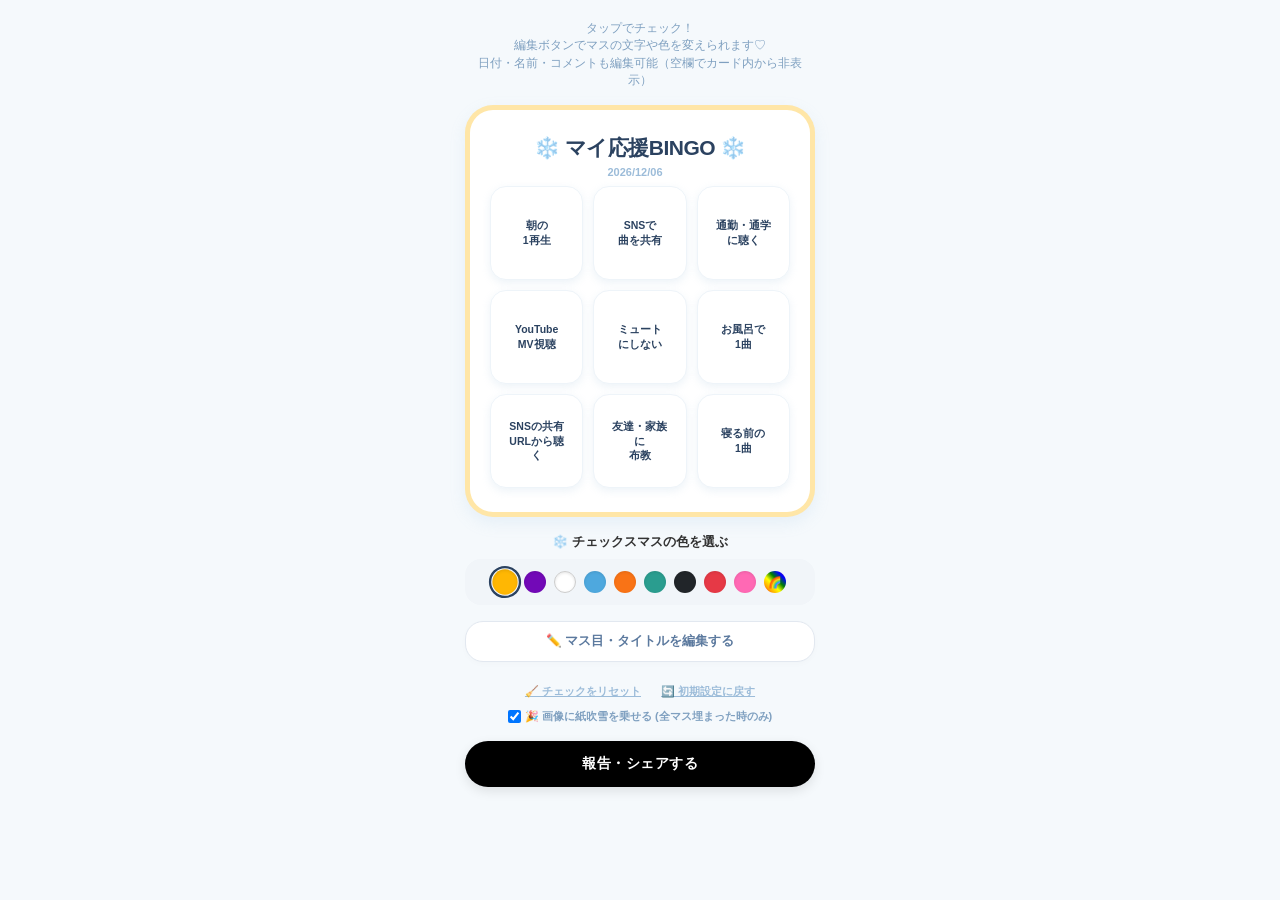
==== index.html @ 55eb2116 "Update index.html" ====
<!DOCTYPE html>
<html lang="ja">
<head>
    <meta charset="UTF-8">
    <meta name="viewport" content="width=device-width, initial-scale=1.0">
    <title>応援タスクBINGO</title>

    <script src="https://cdn.jsdelivr.net/npm/html2canvas@1.4.1/dist/html2canvas.min.js"></script>
    <script src="https://cdn.jsdelivr.net/npm/canvas-confetti@1.6.0/dist/confetti.browser.min.js"></script>

    <style>
        :root {
          --bg-color: #f5f9fc;
          --card-bg: #ffffff;
          --text-main: #2b4260;
          --sub-text: #7fa0c0;
          --border-color: rgba(255, 183, 3, 0.35);
          --check-color: #ffb703;
          --check-text: #1a2b3c;
        }

        * {
          box-sizing: border-box;
          margin: 0;
          padding: 0;
        }

        body {
          font-family: -apple-system, BlinkMacSystemFont, "Segoe UI", Roboto, sans-serif;
          background-color: var(--bg-color);
          color: #333333;
          padding: 20px 14px;
          display: flex;
          justify-content: center;
          align-items: flex-start;
          min-height: 100vh;
        }

        .container {
          width: 100%;
          max-width: 350px;
          display: flex;
          flex-direction: column;
          gap: 16px;
        }

        .top-instruction {
          font-size: 11.5px;
          color: #7fa0c0;
          text-align: center;
          line-height: 1.5;
          font-weight: 500;
          padding: 0 10px;
        }

        .card-container {
          background: var(--card-bg);
          padding: 24px 20px;
          border-radius: 28px;
          border: 5px solid var(--border-color);
          text-align: center;
          box-shadow: 0 6px 16px rgba(146, 187, 222, 0.15);
          position: relative;
          overflow: hidden;
        }

        h2 {
          font-size: 21px;
          font-weight: 800;
          color: #2b4260;
          letter-spacing: -0.5px;
          margin-bottom: 6px;
        }

        h2 input {
          width: 95%;
          font-size: 18px;
          font-weight: 800;
          text-align: center;
          border: 1px dashed #7fa0c0;
          border-radius: 6px;
          padding: 2px;
          color: #2b4260;
        }

        .card-meta {
          display: flex;
          justify-content: center;
          gap: 10px;
          font-size: 11px;
          color: #9cbcd9;
          margin-bottom: 8px;
          font-weight: 600;
        }

        .card-meta input {
          font-size: 11px;
          padding: 1px 4px;
          border: 1px dashed #cbd5e1;
          border-radius: 4px;
        }

        .card-comment {
          font-size: 11px;
          color: #607d9b;
          margin-bottom: 12px;
          font-weight: 500;
          padding: 0 8px;
          word-break: break-all;
        }

        .card-comment input {
          font-size: 11px;
          padding: 2px 4px;
          border: 1px dashed #cbd5e1;
          border-radius: 4px;
        }

        .bingo-grid {
          display: grid;
          grid-template-columns: repeat(3, 1fr);
          gap: 10px;
          margin-top: 6px;
        }

        .cell {
          background: #ffffff;
          border: 1px solid #eef4f9;
          width: 100%;
          height: 94px;
          border-radius: 16px;
          display: flex;
          align-items: center;
          justify-content: center;
          font-size: 10.5px;
          font-weight: 700;
          line-height: 1.4;
          padding: 6px;
          cursor: pointer;
          user-select: none;
          transition: all 0.2s ease;
          white-space: pre-line;
          word-break: break-all;
          color: #2b4260;
          box-shadow: 0 3px 8px rgba(165, 195, 221, 0.2);
          overflow: hidden;
        }

        .cell.checked {
          background-color: var(--check-color) !important;
          color: var(--check-text) !important;
          border: 1px solid transparent !important;
          font-weight: 800;
          box-shadow: 0 2px 6px rgba(0,0,0,0.05);
        }

        .edit-mode .cell {
          background: #ffffff;
          border: 1px dashed #94a3b8;
          box-shadow: none;
        }

        .cell textarea {
          width: 100%;
          height: 100%;
          border: none;
          resize: none;
          font-size: 10px;
          font-weight: 700;
          text-align: center;
          font-family: inherit;
          background: transparent;
          outline: none;
          color: #2b4260;
        }

        .controls {
          background: transparent;
          padding: 0;
        }

        .section-title {
          font-size: 13px;
          font-weight: 700;
          color: #333333;
          margin-bottom: 8px;
          text-align: center;
        }

        .color-picker {
          display: flex;
          justify-content: center;
          gap: 8px;
          margin-bottom: 16px;
          flex-wrap: wrap;
          background: #f1f5f9;
          padding: 12px;
          border-radius: 16px;
        }

        .color-dot {
          width: 22px;
          height: 22px;
          border-radius: 50%;
          cursor: pointer;
          transition: transform 0.1s;
          box-shadow: inset 0 1px 3px rgba(0,0,0,0.1);
        }

        .color-dot.active {
          transform: scale(1.15);
          outline: 2px solid #2b4260;
          outline-offset: 1px;
        }

        .custom-color-wrapper {
          position: relative;
          width: 22px;
          height: 22px;
          border-radius: 50%;
          overflow: hidden;
          background: linear-gradient(45deg, red, orange, yellow, green, blue, purple);
          cursor: pointer;
        }

        .custom-color-wrapper input[type="color"] {
          position: absolute;
          top: -5px;
          left: -5px;
          width: 32px;
          height: 32px;
          opacity: 0;
          cursor: pointer;
        }

        .custom-color-wrapper .rainbow-icon {
          position: absolute;
          font-size: 11px;
          top: 50%;
          left: 50%;
          transform: translate(-50%, -50%);
          pointer-events: none;
        }

        .btn {
          width: 100%;
          border-radius: 18px;
          font-size: 12.5px;
          font-weight: 700;
          cursor: pointer;
          border: none;
          transition: all 0.2s;
        }

        .btn-main {
          background: #ffffff;
          border: 1px solid #e2e8f0;
          color: #5b799e;
          padding: 11px;
          margin-bottom: 12px;
          box-shadow: 0 2px 6px rgba(0,0,0,0.02);
        }

        .btn-share {
          background: #000000;
          color: #ffffff;
          padding: 14px;
          font-size: 14px;
          font-weight: 700;
          margin-top: 14px;
          letter-spacing: 0.5px;
          border-radius: 24px;
          box-shadow: 0 4px 12px rgba(0,0,0,0.1);
        }

        .btn-sub {
          padding: 6px;
          font-size: 11px;
          background: #e2e8f0;
          color: #475569;
        }

        .template-area {
          background: #ffffff;
          padding: 12px;
          border-radius: 16px;
          margin-bottom: 12px;
          border: 1px solid #e2e8f0;
        }

        .template-presets {
          display: flex;
          gap: 6px;
          margin-bottom: 8px;
        }

        .tmpl-table {
          width: 100%;
          border-collapse: collapse;
          margin-top: 4px;
        }

        .tmpl-table td {
          padding: 3px 2px;
          vertical-align: middle;
        }

        .tmpl-table input {
          width: 100%;
          font-size: 11px;
          padding: 5px;
          border: 1px solid #cbd5e1;
          border-radius: 6px;
        }

        .btn-tmpl {
          padding: 4px 6px;
          font-size: 10.5px;
          border-radius: 6px;
        }

        .btn-tmpl.save {
          background: #f1f5f9;
          color: #334155;
        }

        .btn-tmpl.load {
          background: #22c55e;
          color: white;
          width: 100%;
        }

        .btn-tmpl.load:disabled {
          background: #cbd5e1;
          color: #94a3b8;
        }

        .btn-tmpl.delete {
          background: #ef4444;
          color: white;
        }

        .footer-links {
          display: flex;
          justify-content: center;
          gap: 20px;
          margin: 10px 0;
        }

        .link-btn {
          background: none;
          border: none;
          color: #9cbcd9;
          font-size: 11px;
          text-decoration: underline;
          cursor: pointer;
          font-weight: 600;
        }

        .toggle-container {
          text-align: center;
          margin-top: 6px;
        }

        .toggle-label {
          font-size: 11px;
          color: #7fa0c0;
          cursor: pointer;
          font-weight: 600;
          display: inline-flex;
          align-items: center;
          gap: 4px;
        }

        .modal {
          display: none;
          position: fixed;
          top: 0;
          left: 0;
          width: 100%;
          height: 100%;
          background: rgba(0,0,0,0.6);
          z-index: 1000;
          align-items: center;
          justify-content: center;
          padding: 16px;
        }

        .modal-content {
          background: white;
          padding: 16px;
          border-radius: 20px;
          width: 100%;
          max-width: 330px;
          text-align: center;
        }

        .modal-content h3 {
          font-size: 13px;
          margin-bottom: 8px;
          color: #1f2937;
        }

        .modal-image-wrapper {
          background: #f1f5f9;
          border-radius: 12px;
          padding: 4px;
          width: 100%;
        }

        .modal-image-wrapper img {
          width: 100%;
          max-height: 60vh;
          object-fit: contain;
          border-radius: 10px;
          display: block;
        }

        .modal-buttons {
          display: flex;
          flex-direction: column;
          gap: 6px;
          margin-top: 10px;
        }

        .btn-modal-x {
          background: #0f1419;
          color: white;
          font-size: 12px;
          padding: 9px;
          border-radius: 12px;
        }

        .btn-modal-threads {
          background: #000000;
          color: white;
          font-size: 12px;
          padding: 9px;
          border-radius: 12px;
        }

        .btn-modal-close {
          background: #e2e8f0;
          color: #475569;
          font-size: 12px;
          padding: 7px;
          border-radius: 12px;
        }

        .fake-confetti {
          position: absolute;
          width: 7px;
          height: 7px;
          z-index: 10;
          opacity: 0.85;
          border-radius: 1px;
        }

        .fake-confetti.circle {
          border-radius: 50%;
        }
    </style>
</head>

<body>

<div class="container">
    <div class="top-instruction">
        タップでチェック！<br>
        編集ボタンでマスの文字や色を変えられます♡<br>
        日付・名前・コメントも編集可能（空欄でカード内から非表示）
    </div>

    <div id="bingoCard" class="card-container">
        <h2 id="bingoTitle">❄️ マイ応援BINGO ❄️</h2>

        <div class="card-meta">
            <span id="metaDate"></span>
            <span id="metaName"></span>
        </div>

        <div id="metaComment" class="card-comment"></div>

        <div id="grid" class="bingo-grid"></div>
    </div>

    <div class="controls">
        <p class="section-title">❄️ チェックスマスの色を選ぶ</p>

        <div class="color-picker">
            <div class="color-dot active" data-color="#ffb703" onclick="changeTheme('#ffb703','💪💛')" style="background:#ffb703;"></div>
            <div class="color-dot" data-color="#7209b7" onclick="changeTheme('#7209b7','💜')" style="background:#7209b7;"></div>
            <div class="color-dot" data-color="#ffffff" onclick="changeTheme('#ffffff','🤍')" style="background:#ffffff; border:1px solid #ccc;"></div>
            <div class="color-dot" data-color="#4ea8de" onclick="changeTheme('#4ea8de','💙')" style="background:#4ea8de;"></div>
            <div class="color-dot" data-color="#f97316" onclick="changeTheme('#f97316','🧡')" style="background:#f97316;"></div>
            <div class="color-dot" data-color="#2a9d8f" onclick="changeTheme('#2a9d8f','💚')" style="background:#2a9d8f;"></div>
            <div class="color-dot" data-color="#212529" onclick="changeTheme('#212529','🖤')" style="background:#212529;"></div>
            <div class="color-dot" data-color="#e63946" onclick="changeTheme('#e63946','❤️')" style="background:#e63946;"></div>
            <div class="color-dot" data-color="#ff69b4" onclick="changeTheme('#ff69b4','💗')" style="background:#ff69b4;"></div>

            <div id="customColorWrapper" class="custom-color-wrapper">
                <input type="color" id="customColorPicker" oninput="customTheme(this.value)">
                <span class="rainbow-icon">🌈</span>
            </div>
        </div>

        <button id="editBtn" class="btn btn-main" onclick="toggleEditMode()">
            ✏️ マス目・タイトルを編集する
        </button>

        <div id="templateArea" class="template-area" style="display: none;">
            <p class="section-title">📋 テンプレートから文字を一括セット</p>

            <div class="template-presets">
                <button type="button" class="btn btn-sub" onclick="loadPreset('default')">
                    通常期のタスク
                </button>

                <button type="button" class="btn btn-sub" onclick="loadPreset('release')">
                    リリース期のタスク
                </button>
            </div>

            <p class="section-title" style="margin-top:15px;">
                💾 マイテンプレート（5枠まで保存可能）
            </p>

            <table class="tmpl-table">
                <tr>
                    <td><input type="text" id="tmplName1" placeholder="カード1の名前" onchange="saveSlotName(1)" maxlength="8"></td>
                    <td><button type="button" class="btn btn-tmpl save" onclick="saveMyTemplate(1)">保存</button></td>
                    <td><button type="button" id="loadBtn1" class="btn btn-tmpl load" onclick="loadMyTemplate(1)">呼出</button></td>
                    <td><button type="button" class="btn btn-tmpl delete" onclick="deleteMyTemplate(1)">削除</button></td>
                </tr>

                <tr>
                    <td><input type="text" id="tmplName2" placeholder="カード2の名前" onchange="saveSlotName(2)" maxlength="8"></td>
                    <td><button type="button" class="btn btn-tmpl save" onclick="saveMyTemplate(2)">保存</button></td>
                    <td><button type="button" id="loadBtn2" class="btn btn-tmpl load" onclick="loadMyTemplate(2)">呼出</button></td>
                    <td><button type="button" class="btn btn-tmpl delete" onclick="deleteMyTemplate(2)">削除</button></td>
                </tr>

                <tr>
                    <td><input type="text" id="tmplName3" placeholder="カード3の名前" onchange="saveSlotName(3)" maxlength="8"></td>
                    <td><button type="button" class="btn btn-tmpl save" onclick="saveMyTemplate(3)">保存</button></td>
                    <td><button type="button" id="loadBtn3" class="btn btn-tmpl load" onclick="loadMyTemplate(3)">呼出</button></td>
                    <td><button type="button" class="btn btn-tmpl delete" onclick="deleteMyTemplate(3)">削除</button></td>
                </tr>

                <tr>
                    <td><input type="text" id="tmplName4" placeholder="カード4の名前" onchange="saveSlotName(4)" maxlength="8"></td>
                    <td><button type="button" class="btn btn-tmpl save" onclick="saveMyTemplate(4)">保存</button></td>
                    <td><button type="button" id="loadBtn4" class="btn btn-tmpl load" onclick="loadMyTemplate(4)">呼出</button></td>
                    <td><button type="button" class="btn btn-tmpl delete" onclick="deleteMyTemplate(4)">削除</button></td>
                </tr>

                <tr>
                    <td><input type="text" id="tmplName5" placeholder="カード5の名前" onchange="saveSlotName(5)" maxlength="8"></td>
                    <td><button type="button" class="btn btn-tmpl save" onclick="saveMyTemplate(5)">保存</button></td>
                    <td><button type="button" id="loadBtn5" class="btn btn-tmpl load" onclick="loadMyTemplate(5)">呼出</button></td>
                    <td><button type="button" class="btn btn-tmpl delete" onclick="deleteMyTemplate(5)">削除</button></td>
                </tr>
            </table>
        </div>

        <div class="footer-links">
            <button class="link-btn" onclick="clearAllChecks()">
                🧹 チェックをリセット
            </button>

            <button class="link-btn" onclick="resetToDefault()">
                🔄 初期設定に戻す
            </button>
        </div>

        <div class="toggle-container">
            <label class="toggle-label">
                <input type="checkbox" id="includeConfettiCheck" checked onchange="saveToggleState()">
                🎉 画像に紙吹雪を乗せる (全マス埋まった時のみ)
            </label>
        </div>

        <button id="shareBtn" class="btn btn-share" onclick="shareOnX()">
            報告・シェアする
        </button>
    </div>
</div>

<div id="shareModal" class="modal" onclick="closeModal()">
    <div class="modal-content" onclick="event.stopPropagation()">
        <h3>長押し or 右クリックで画像を保存してね！</h3>

        <div class="modal-image-wrapper">
            <img id="modalImage" src="" alt="BINGOカード画像">
        </div>

        <p style="font-size: 11px; color: #ef4444; margin-top: 6px; text-align: center; font-weight: bold; padding: 0 4px;">
            ⚠️画像は自動添付されません。保存した画像を自分で添付して投稿してください。
        </p>

        <div class="modal-buttons">
            <button id="modalShareBtn" class="btn btn-modal-x">
                𝕏 にポストする
            </button>

            <button id="modalShareThreadsBtn" class="btn btn-modal-threads">
                Threadsに投稿
            </button>

            <button class="btn btn-modal-close" onclick="closeModal()">
                閉じる
            </button>
        </div>
    </div>
</div>
  <script>
let isEditMode = false;
let currentColor = '#ffb703';
let currentEmoji = '💪💛';
let dateRefreshTimer = null;

const templates = {
    default: [
        "朝の\n1再生",
        "SNSで\n曲を共有",
        "通勤・通学\nに聴く",
        "YouTube\nMV視聴",
        "ミュート\nにしない",
        "お風呂で\n1曲",
        "SNSの共有\nURLから聴\nく",
        "友達・家族\nに\n布教",
        "寝る前の\n1曲"
    ],

    release: [
        "Shazamで\n検索＆共有\n3回",
        "各種配信\nサイトで\nDL購入！",
        "TikTok\n公式音源動画\n投稿\norいいね5回",
        "新曲入り\nリストを\nストリーミング\n再生",
        "今日も楽しく\n応援した！",
        "身近な人や\nSNSで\n本日も1布教",
        "SNSで曲を\n共有＆\n共有された\nURLから聴く",
        "他動画も\n挟みながら\nMV再生3回",
        "全マス\n埋めた！"
    ]
};

const snowmanColors = [
    '#ffb703',
    '#7209b7',
    '#ffffff',
    '#4ea8de',
    '#f97316',
    '#2a9d8f',
    '#212529',
    '#e63946',
    '#ff69b4'
];

function getContrastColor(hexColor) {
    const r = parseInt(hexColor.substr(1, 2), 16);
    const g = parseInt(hexColor.substr(3, 2), 16);
    const b = parseInt(hexColor.substr(5, 2), 16);

    const yiq = ((r * 299) + (g * 587) + (b * 114)) / 1000;

    return yiq >= 140 ? '#1a2b3c' : '#ffffff';
}

function applyTheme(color, emoji) {
    currentColor = color;
    currentEmoji = emoji;

    const textColor = getContrastColor(color);

    const r = parseInt(color.substr(1, 2), 16);
    const g = parseInt(color.substr(3, 2), 16);
    const b = parseInt(color.substr(5, 2), 16);

    document.documentElement.style.setProperty(
        '--border-color',
        `rgba(${r}, ${g}, ${b}, 0.35)`
    );

    document.documentElement.style.setProperty('--check-color', color);
    document.documentElement.style.setProperty('--check-text', textColor);

    document.querySelectorAll('.color-dot').forEach(dot => {
        dot.classList.toggle(
            'active',
            dot.getAttribute('data-color') === color
        );
    });

    document
        .getElementById('customColorWrapper')
        .classList.toggle('active', !snowmanColors.includes(color));
}

function changeTheme(color, emoji) {
    applyTheme(color, emoji);

    localStorage.setItem('bingo_theme_color', color);
    localStorage.setItem('bingo_theme_emoji', emoji);
}

function customTheme(color) {
    applyTheme(color, '✨');

    localStorage.setItem('bingo_theme_color', color);
    localStorage.setItem('bingo_theme_emoji', '✨');
}

function checkAllComplete() {
    let checkedCount = 0;

    for (let i = 0; i < 9; i++) {
        if (localStorage.getItem('bingo_checked_' + i) === 'true') {
            checkedCount++;
        }
    }

    if (checkedCount === 9) {
        try {
            const f = window.confetti || confetti;

            if (typeof f === 'function') {
                f({
                    particleCount: 150,
                    spread: 80,
                    origin: { y: 0.6 },
                    colors: snowmanColors
                });
            }
        } catch (error) {
            console.error(error);
        }
    }
}

function saveToggleState() {
    localStorage.setItem(
        'bingo_include_confetti',
        document.getElementById('includeConfettiCheck').checked
    );
}

function saveSlotName(slot) {
    localStorage.setItem(
        `bingo_my_tmpl_name_${slot}`,
        document.getElementById(`tmplName${slot}`).value.trim()
    );
}

function updateCustomTmplButtons() {
    for (let i = 1; i <= 5; i++) {
        const btn = document.getElementById(`loadBtn${i}`);
        const input = document.getElementById(`tmplName${i}`);

        if (!btn || !input) {
            continue;
        }

        const name =
            localStorage.getItem(`bingo_my_tmpl_name_${i}`) || '';

        const template =
            localStorage.getItem(`bingo_my_tmpl_${i}`);

        input.value = name;

        btn.innerText = template
            ? `呼出 (${name || '枠' + i})`
            : '空き';

        btn.disabled = !template;
    }
}

function loadPreset(key) {
    const data = templates[key] || templates.default;

    for (let i = 0; i < 9; i++) {
        localStorage.setItem(
            'bingo_cell_text_' + i,
            data[i]
        );

        const textarea =
            document.querySelector(`#cell-${i} textarea`);

        if (textarea) {
            textarea.value = data[i];
        }
    }

    initBingo();
}

function saveMyTemplate(slot) {
    const list = [];

    for (let i = 0; i < 9; i++) {
        const textarea =
            document.querySelector(`#cell-${i} textarea`);

        list.push(textarea ? textarea.value.trim() : '');
    }

    localStorage.setItem(
        `bingo_my_tmpl_${slot}`,
        JSON.stringify(list)
    );

    saveSlotName(slot);

    alert('保存しました！');

    updateCustomTmplButtons();
}

function loadMyTemplate(slot) {
    const saved =
        localStorage.getItem(`bingo_my_tmpl_${slot}`);

    if (!saved) {
        return;
    }

    const data = JSON.parse(saved);

    for (let i = 0; i < 9; i++) {
        localStorage.setItem(
            'bingo_cell_text_' + i,
            data[i]
        );

        const textarea =
            document.querySelector(`#cell-${i} textarea`);

        if (textarea && data[i] !== undefined) {
            textarea.value = data[i];
        }
    }

    initBingo();
}

function deleteMyTemplate(slot) {
    if (!confirm('削除してもよろしいですか？')) {
        return;
    }

    localStorage.removeItem(`bingo_my_tmpl_${slot}`);
    localStorage.removeItem(`bingo_my_tmpl_name_${slot}`);

    const input =
        document.getElementById(`tmplName${slot}`);

    if (input) {
        input.value = '';
    }

    updateCustomTmplButtons();
}

function getTodayString() {
    const date = new Date();

    return `${date.getFullYear()}/${String(
        date.getMonth() + 1
    ).padStart(2, '0')}/${String(
        date.getDate()
    ).padStart(2, '0')}`;
}

function getDateMode() {
    const savedMode =
        localStorage.getItem('bingo_date_mode');

    if (
        savedMode === 'auto' ||
        savedMode === 'fixed' ||
        savedMode === 'blank'
    ) {
        return savedMode;
    }

    const oldAuto =
        localStorage.getItem('bingo_date_is_auto');

    const oldDate =
        localStorage.getItem('bingo_date');

    if (oldAuto === 'true') {
        return 'auto';
    }

    if (oldDate === '') {
        return 'blank';
    }

    if (oldDate !== null) {
        return 'fixed';
    }

    return 'auto';
}

function getDisplayedDate() {
    const mode = getDateMode();

    if (mode === 'auto') {
        const today = getTodayString();

        localStorage.setItem('bingo_date', today);
        localStorage.setItem('bingo_date_mode', 'auto');

        return today;
    }

    if (mode === 'blank') {
        localStorage.setItem('bingo_date', '');
        localStorage.setItem('bingo_date_mode', 'blank');

        return '';
    }

    return localStorage.getItem('bingo_date') || '';
}

function refreshAutoDate() {
    if (isEditMode) {
        return;
    }

    if (getDateMode() !== 'auto') {
        return;
    }

    const today = getTodayString();
    const savedDate =
        localStorage.getItem('bingo_date');

    if (savedDate === today) {
        return;
    }

    localStorage.setItem('bingo_date', today);

    const dateElement =
        document.getElementById('metaDate');

    if (dateElement) {
        dateElement.innerText = today;
    }

    const name =
        localStorage.getItem('bingo_name') || '';

    const comment =
        localStorage.getItem('bingo_comment') || '';

    const metaContainer =
        document.querySelector('.card-meta');

    const title =
        document.getElementById('bingoTitle');

    if (metaContainer) {
        metaContainer.style.display =
            today === '' && name === ''
                ? 'none'
                : 'flex';
    }

    if (title) {
        title.style.marginBottom =
            today === '' && name === '' && comment === ''
                ? '16px'
                : '4px';
    }
}

function scheduleMidnightRefresh() {
    if (dateRefreshTimer !== null) {
        clearTimeout(dateRefreshTimer);
    }

    const now = new Date();

    const nextMidnight = new Date(
        now.getFullYear(),
        now.getMonth(),
        now.getDate() + 1,
        0,
        0,
        1
    );

    const delay =
        nextMidnight.getTime() - now.getTime();

    dateRefreshTimer = setTimeout(() => {
        refreshAutoDate();
        scheduleMidnightRefresh();
    }, delay);
}

document.addEventListener('visibilitychange', () => {
    if (!document.hidden) {
        refreshAutoDate();
        scheduleMidnightRefresh();
    }
});

window.addEventListener('focus', () => {
    refreshAutoDate();
    scheduleMidnightRefresh();
});

function initBingo() {
    const grid =
        document.getElementById('grid');

    grid.innerHTML = '';

    document.getElementById('bingoTitle').innerText =
        localStorage.getItem('bingo_title') ||
        '❄️ マイ応援BINGO ❄️';

    const date = getDisplayedDate();

    const name =
        localStorage.getItem('bingo_name') || '';

    const comment =
        localStorage.getItem('bingo_comment') || '';

    const dateElement =
        document.getElementById('metaDate');

    const nameElement =
        document.getElementById('metaName');

    const commentElement =
        document.getElementById('metaComment');

    const metaContainer =
        document.querySelector('.card-meta');

    dateElement.innerText = date;
    nameElement.innerText = name;
    commentElement.innerText = comment;

    metaContainer.style.display =
        date === '' && name === ''
            ? 'none'
            : 'flex';

    commentElement.style.display =
        comment === ''
            ? 'none'
            : 'block';

    document.getElementById('bingoTitle').style.marginBottom =
        date === '' && name === '' && comment === ''
            ? '16px'
            : '4px';

    applyTheme(
        localStorage.getItem('bingo_theme_color') ||
            '#ffb703',
        localStorage.getItem('bingo_theme_emoji') ||
            '💪💛'
    );

    if (
        localStorage.getItem(
            'bingo_include_confetti'
        ) !== null
    ) {
        document.getElementById(
            'includeConfettiCheck'
        ).checked =
            localStorage.getItem(
                'bingo_include_confetti'
            ) === 'true';
    }

    for (let i = 0; i < 9; i++) {
        const savedText =
            localStorage.getItem(
                'bingo_cell_text_' + i
            );

        const cell =
            document.createElement('div');

        cell.className = 'cell';
        cell.id = 'cell-' + i;

        cell.innerText =
            savedText !== null
                ? savedText
                : templates.default[i];

        cell.classList.toggle(
            'checked',
            localStorage.getItem(
                'bingo_checked_' + i
            ) === 'true'
        );

        cell.onclick = function () {
            if (isEditMode) {
                return;
            }

            this.classList.toggle('checked');

            localStorage.setItem(
                'bingo_checked_' + i,
                this.classList.contains('checked')
            );

            if (
                this.classList.contains('checked')
            ) {
                checkAllComplete();
            }
        };

        grid.appendChild(cell);
    }

    updateCustomTmplButtons();
}

function toggleEditMode() {
    const grid =
        document.getElementById('grid');

    const editBtn =
        document.getElementById('editBtn');

    const shareBtn =
        document.getElementById('shareBtn');

    const titleElement =
        document.getElementById('bingoTitle');

    const commentElement =
        document.getElementById('metaComment');

    const metaContainer =
        document.querySelector('.card-meta');

    const templateArea =
        document.getElementById('templateArea');

    if (!isEditMode) {
        isEditMode = true;

        grid.classList.add('edit-mode');

        editBtn.innerText = '💾 変更を保存する';
        editBtn.style.background = '#4ea8de';
        editBtn.style.color = 'white';

        shareBtn.disabled = true;
        templateArea.style.display = 'block';

        titleElement.innerHTML = `
            <input
                type="text"
                id="titleInput"
                maxlength="25"
            >
        `;

        document.getElementById('titleInput').value =
            localStorage.getItem('bingo_title') ||
            '❄️ マイ応援BINGO ❄️';

        metaContainer.style.display = 'flex';
        commentElement.style.display = 'block';

        const currentDateMode =
            getDateMode();

        const currentSavedDate =
            currentDateMode === 'auto'
                ? getTodayString()
                : localStorage.getItem(
                    'bingo_date'
                ) || '';

        document.getElementById('metaDate').innerHTML = `
            <div style="display:inline-flex;align-items:center;gap:3px;">
                <input
                    type="text"
                    id="dateInput"
                    class="meta-input"
                    maxlength="12"
                    placeholder="日付"
                    style="width:78px;"
                >
                <button
                    type="button"
                    id="todayMarkBtn"
                    style="font-size:10px;padding:2px 5px;"
                >
                    今日
                </button>
            </div>
        `;

        const dateInput =
            document.getElementById('dateInput');

        const todayMarkBtn =
            document.getElementById('todayMarkBtn');

        dateInput.value = currentSavedDate;
        dateInput.dataset.dateMode =
            currentDateMode;

        todayMarkBtn.addEventListener(
            'click',
            () => {
                dateInput.value =
                    getTodayString();

                dateInput.dataset.dateMode =
                    'auto';
            }
        );

        dateInput.addEventListener(
            'input',
            () => {
                dateInput.dataset.dateMode =
                    dateInput.value.trim() === ''
                        ? 'blank'
                        : 'fixed';
            }
        );

        document.getElementById('metaName').innerHTML = `
            <input
                type="text"
                id="nameInput"
                class="meta-input"
                maxlength="15"
                placeholder="名前"
            >
        `;

        document.getElementById('nameInput').value =
            localStorage.getItem('bingo_name') || '';

        commentElement.innerHTML = `
            <input
                type="text"
                id="commentInput"
                class="meta-input"
                maxlength="35"
                placeholder="一言コメント（任意）"
                style="width:100%;text-align:center;"
            >
        `;

        document.getElementById('commentInput').value =
            localStorage.getItem(
                'bingo_comment'
            ) || '';

        for (let i = 0; i < 9; i++) {
            const cell =
                document.getElementById(
                    'cell-' + i
                );

            const text = cell.innerText;

            cell.classList.remove('checked');
            cell.innerHTML = '';

            const textarea =
                document.createElement('textarea');

            textarea.value = text;
            textarea.maxLength = 25;

            cell.appendChild(textarea);
        }

        return;
    }

    isEditMode = false;

    grid.classList.remove('edit-mode');

    editBtn.innerText =
        '✏️ マス目・タイトルを編集する';

    editBtn.style.background = '#ffffff';
    editBtn.style.color = '#5b799e';

    shareBtn.disabled = false;
    templateArea.style.display = 'none';

    localStorage.setItem(
        'bingo_title',
        document
            .getElementById('titleInput')
            .value.trim() ||
            '❄️ マイ応援BINGO ❄️'
    );

    const dateInput =
        document.getElementById('dateInput');

    const dateInputValue =
        dateInput.value.trim();

    let dateMode =
        dateInput.dataset.dateMode;

    if (dateInputValue === '') {
        dateMode = 'blank';
    }

    if (
        !['auto', 'fixed', 'blank'].includes(
            dateMode
        )
    ) {
        dateMode =
            dateInputValue === ''
                ? 'blank'
                : 'fixed';
    }

    if (dateMode === 'auto') {
        localStorage.setItem(
            'bingo_date',
            getTodayString()
        );
    } else {
        localStorage.setItem(
            'bingo_date',
            dateInputValue
        );
    }

    localStorage.setItem(
        'bingo_date_mode',
        dateMode
    );

    localStorage.removeItem(
        'bingo_date_is_auto'
    );

    localStorage.setItem(
        'bingo_name',
        document
            .getElementById('nameInput')
            .value.trim()
    );

    localStorage.setItem(
        'bingo_comment',
        document
            .getElementById('commentInput')
            .value.trim()
    );

    for (let i = 0; i < 9; i++) {
        const cell =
            document.getElementById(
                'cell-' + i
            );

        const textarea =
            cell.querySelector('textarea');

        localStorage.setItem(
            'bingo_cell_text_' + i,
            textarea
                ? textarea.value.trim()
                : templates.default[i]
        );
    }

    initBingo();
    scheduleMidnightRefresh();
}

function clearAllChecks() {
    if (
        isEditMode ||
        !confirm('すべてのチェックを消しますか？')
    ) {
        return;
    }

    for (let i = 0; i < 9; i++) {
        localStorage.setItem(
            'bingo_checked_' + i,
            'false'
        );

        const cell =
            document.getElementById(
                'cell-' + i
            );

        if (cell) {
            cell.classList.remove('checked');
        }
    }
}

function resetToDefault() {
    if (
        !confirm(
            '初期状態に戻しますか？(マイテンプレートは消えません)'
        )
    ) {
        return;
    }

    localStorage.removeItem('bingo_title');
    localStorage.removeItem('bingo_date');
    localStorage.removeItem('bingo_date_mode');
    localStorage.removeItem('bingo_date_is_auto');
    localStorage.removeItem('bingo_name');
    localStorage.removeItem('bingo_comment');
    localStorage.removeItem('bingo_theme_color');
    localStorage.removeItem('bingo_theme_emoji');
    localStorage.removeItem('bingo_include_confetti');

    for (let i = 0; i < 9; i++) {
        localStorage.removeItem(
            'bingo_cell_text_' + i
        );

        localStorage.removeItem(
            'bingo_checked_' + i
        );
    }

    isEditMode = false;

    initBingo();
    scheduleMidnightRefresh();
}

function shareOnX() {
    if (isEditMode) {
        return;
    }

    const card =
        document.getElementById('bingoCard');

    let checkedCount = 0;

    for (let i = 0; i < 9; i++) {
        if (
            document
                .getElementById('cell-' + i)
                .classList.contains('checked')
        ) {
            checkedCount++;
        }
    }

    html2canvas(card, {
        backgroundColor: '#ffffff',
        scale: 2.5,
        logging: false,
        useCORS: true,
        allowTaint: true,

        onclone: clonedDocument => {
            const clonedCard =
                clonedDocument.getElementById(
                    'bingoCard'
                );

            if (!clonedCard) {
                return;
            }

            clonedCard.style.width = '330px';
            clonedCard.style.margin = '0 auto';

            clonedDocument
                .querySelectorAll('.cell')
                .forEach(cell => {
                    cell.style.height = '94px';
                    cell.style.boxSizing =
                        'border-box';

                    if (
                        cell.classList.contains(
                            'checked'
                        )
                    ) {
                        cell.style.border =
                            '1px solid transparent';
                    }
                });

            if (
                checkedCount === 9 &&
                document.getElementById(
                    'includeConfettiCheck'
                ).checked
            ) {
                for (let i = 0; i < 65; i++) {
                    const item =
                        clonedDocument.createElement(
                            'div'
                        );

                    item.className =
                        'fake-confetti';

                    item.style.backgroundColor =
                        snowmanColors[
                            Math.floor(
                                Math.random() *
                                    snowmanColors.length
                            )
                        ];

                    item.style.left =
                        Math.random() * 90 + 5 + '%';

                    item.style.top =
                        Math.random() * 90 + 5 + '%';

                    const size =
                        Math.random() * 6 + 6 + 'px';

                    item.style.width = size;
                    item.style.height = size;

                    if (Math.random() > 0.5) {
                        item.classList.add('circle');
                    } else {
                        item.style.transform =
                            `rotate(${
                                Math.random() * 360
                            }deg)`;
                    }

                    clonedCard.appendChild(item);
                }
            }
        }
    }).then(canvas => {
        document.getElementById(
            'modalImage'
        ).src =
            canvas.toDataURL('image/png');

        const text =
            `🎧 ${
                localStorage.getItem(
                    'bingo_title'
                ) || 'マイ応援BINGO'
            } 🎧\n\n` +
            `【${checkedCount}/9 クリア！】\n\n` +
            `マイビンゴで楽しく応援中⛄️✨\n\n` +
            `#SnowMan #応援タスクBINGO`;

        document.getElementById(
            'modalShareBtn'
        ).onclick = () => {
            window.open(
                `https://twitter.com/intent/tweet?text=${
                    encodeURIComponent(text)
                }&url=${
                    encodeURIComponent(
                        window.location.href
                    )
                }`,
                '_blank'
            );
        };

        document.getElementById(
            'modalShareThreadsBtn'
        ).onclick = () => {
            window.open(
                `https://www.threads.net/intent/post?text=${
                    encodeURIComponent(
                        text +
                        '\n' +
                        window.location.href
                    )
                }`,
                '_blank'
            );
        };

        document.getElementById(
            'shareModal'
        ).style.display = 'flex';
    });
}

function closeModal() {
    document.getElementById(
        'shareModal'
    ).style.display = 'none';
}

initBingo();
refreshAutoDate();
scheduleMidnightRefresh();
</script>

</body>
</html>
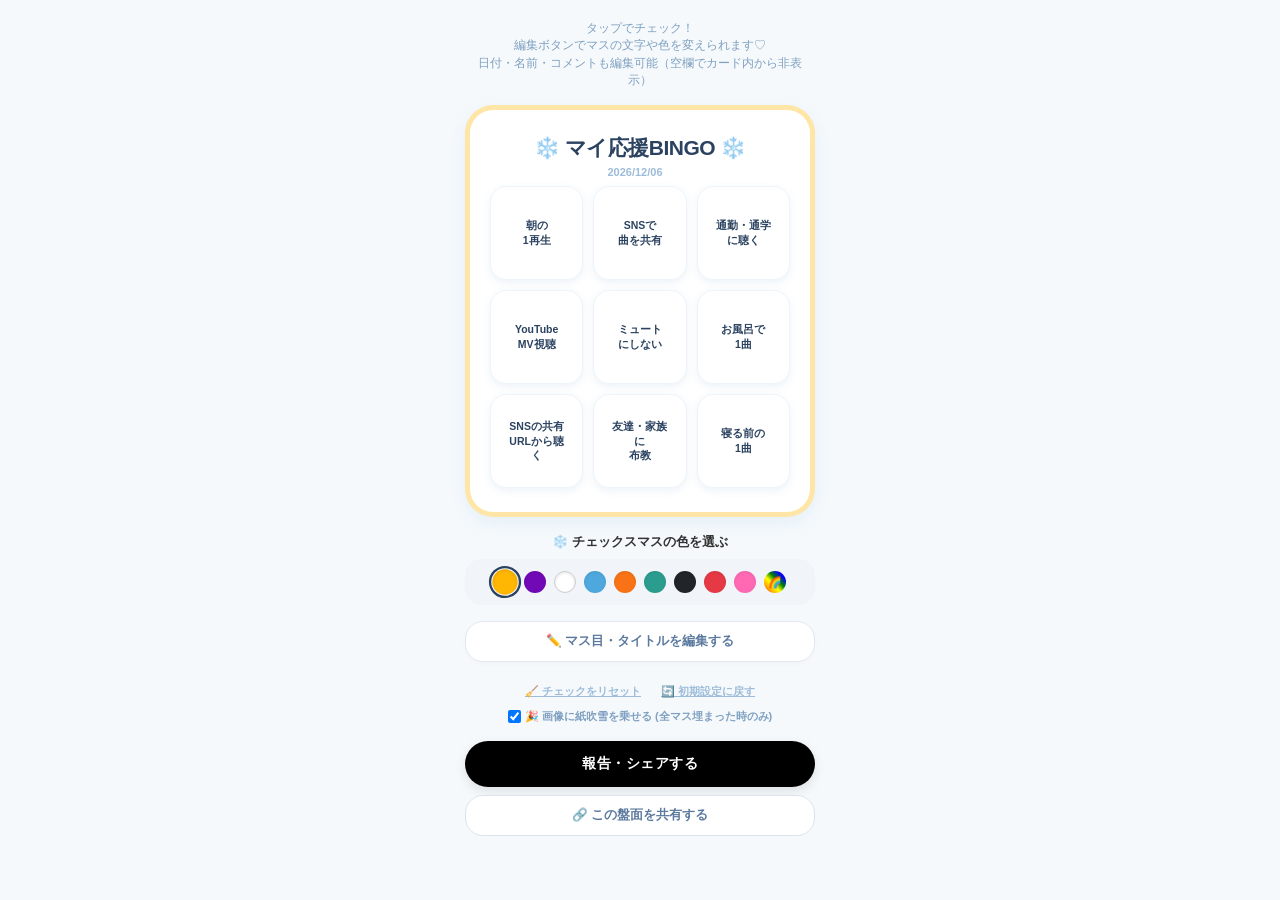
==== commit ef731aa3: "Update index.html" ====
--- a/index.html
+++ b/index.html
@@ -1,1632 +1,1783 @@
 <!DOCTYPE html>
 <html lang="ja">
 <head>
-    <meta charset="UTF-8">
-    <meta name="viewport" content="width=device-width, initial-scale=1.0">
-    <title>応援タスクBINGO</title>
-
-    <script src="https://cdn.jsdelivr.net/npm/html2canvas@1.4.1/dist/html2canvas.min.js"></script>
-    <script src="https://cdn.jsdelivr.net/npm/canvas-confetti@1.6.0/dist/confetti.browser.min.js"></script>
-
-    <style>
-        :root {
-          --bg-color: #f5f9fc;
-          --card-bg: #ffffff;
-          --text-main: #2b4260;
-          --sub-text: #7fa0c0;
-          --border-color: rgba(255, 183, 3, 0.35);
-          --check-color: #ffb703;
-          --check-text: #1a2b3c;
-        }
-
-        * {
-          box-sizing: border-box;
-          margin: 0;
-          padding: 0;
-        }
-
-        body {
-          font-family: -apple-system, BlinkMacSystemFont, "Segoe UI", Roboto, sans-serif;
-          background-color: var(--bg-color);
-          color: #333333;
-          padding: 20px 14px;
-          display: flex;
-          justify-content: center;
-          align-items: flex-start;
-          min-height: 100vh;
-        }
-
-        .container {
-          width: 100%;
-          max-width: 350px;
-          display: flex;
-          flex-direction: column;
-          gap: 16px;
-        }
-
-        .top-instruction {
-          font-size: 11.5px;
-          color: #7fa0c0;
-          text-align: center;
-          line-height: 1.5;
-          font-weight: 500;
-          padding: 0 10px;
-        }
-
-        .card-container {
-          background: var(--card-bg);
-          padding: 24px 20px;
-          border-radius: 28px;
-          border: 5px solid var(--border-color);
-          text-align: center;
-          box-shadow: 0 6px 16px rgba(146, 187, 222, 0.15);
-          position: relative;
-          overflow: hidden;
-        }
-
-        h2 {
-          font-size: 21px;
-          font-weight: 800;
-          color: #2b4260;
-          letter-spacing: -0.5px;
-          margin-bottom: 6px;
-        }
-
-        h2 input {
-          width: 95%;
-          font-size: 18px;
-          font-weight: 800;
-          text-align: center;
-          border: 1px dashed #7fa0c0;
-          border-radius: 6px;
-          padding: 2px;
-          color: #2b4260;
-        }
-
-        .card-meta {
-          display: flex;
-          justify-content: center;
-          gap: 10px;
-          font-size: 11px;
-          color: #9cbcd9;
-          margin-bottom: 8px;
-          font-weight: 600;
-        }
-
-        .card-meta input {
-          font-size: 11px;
-          padding: 1px 4px;
-          border: 1px dashed #cbd5e1;
-          border-radius: 4px;
-        }
-
-        .card-comment {
-          font-size: 11px;
-          color: #607d9b;
-          margin-bottom: 12px;
-          font-weight: 500;
-          padding: 0 8px;
-          word-break: break-all;
-        }
-
-        .card-comment input {
-          font-size: 11px;
-          padding: 2px 4px;
-          border: 1px dashed #cbd5e1;
-          border-radius: 4px;
-        }
-
-        .bingo-grid {
-          display: grid;
-          grid-template-columns: repeat(3, 1fr);
-          gap: 10px;
-          margin-top: 6px;
-        }
-
-        .cell {
-          background: #ffffff;
-          border: 1px solid #eef4f9;
-          width: 100%;
-          height: 94px;
-          border-radius: 16px;
-          display: flex;
-          align-items: center;
-          justify-content: center;
-          font-size: 10.5px;
-          font-weight: 700;
-          line-height: 1.4;
-          padding: 6px;
-          cursor: pointer;
-          user-select: none;
-          transition: all 0.2s ease;
-          white-space: pre-line;
-          word-break: break-all;
-          color: #2b4260;
-          box-shadow: 0 3px 8px rgba(165, 195, 221, 0.2);
-          overflow: hidden;
-        }
-
-        .cell.checked {
-          background-color: var(--check-color) !important;
-          color: var(--check-text) !important;
-          border: 1px solid transparent !important;
-          font-weight: 800;
-          box-shadow: 0 2px 6px rgba(0,0,0,0.05);
-        }
-
-        .edit-mode .cell {
-          background: #ffffff;
-          border: 1px dashed #94a3b8;
-          box-shadow: none;
-        }
-
-        .cell textarea {
-          width: 100%;
-          height: 100%;
-          border: none;
-          resize: none;
-          font-size: 10px;
-          font-weight: 700;
-          text-align: center;
-          font-family: inherit;
-          background: transparent;
-          outline: none;
-          color: #2b4260;
-        }
-
-        .controls {
-          background: transparent;
-          padding: 0;
-        }
-
-        .section-title {
-          font-size: 13px;
-          font-weight: 700;
-          color: #333333;
-          margin-bottom: 8px;
-          text-align: center;
-        }
-
-        .color-picker {
-          display: flex;
-          justify-content: center;
-          gap: 8px;
-          margin-bottom: 16px;
-          flex-wrap: wrap;
-          background: #f1f5f9;
-          padding: 12px;
-          border-radius: 16px;
-        }
-
-        .color-dot {
-          width: 22px;
-          height: 22px;
-          border-radius: 50%;
-          cursor: pointer;
-          transition: transform 0.1s;
-          box-shadow: inset 0 1px 3px rgba(0,0,0,0.1);
-        }
-
-        .color-dot.active {
-          transform: scale(1.15);
-          outline: 2px solid #2b4260;
-          outline-offset: 1px;
-        }
-
-        .custom-color-wrapper {
-          position: relative;
-          width: 22px;
-          height: 22px;
-          border-radius: 50%;
-          overflow: hidden;
-          background: linear-gradient(45deg, red, orange, yellow, green, blue, purple);
-          cursor: pointer;
-        }
-
-        .custom-color-wrapper input[type="color"] {
-          position: absolute;
-          top: -5px;
-          left: -5px;
-          width: 32px;
-          height: 32px;
-          opacity: 0;
-          cursor: pointer;
-        }
-
-        .custom-color-wrapper .rainbow-icon {
-          position: absolute;
-          font-size: 11px;
-          top: 50%;
-          left: 50%;
-          transform: translate(-50%, -50%);
-          pointer-events: none;
-        }
-
-        .btn {
-          width: 100%;
-          border-radius: 18px;
-          font-size: 12.5px;
-          font-weight: 700;
-          cursor: pointer;
-          border: none;
-          transition: all 0.2s;
-        }
-
-        .btn-main {
-          background: #ffffff;
-          border: 1px solid #e2e8f0;
-          color: #5b799e;
-          padding: 11px;
-          margin-bottom: 12px;
-          box-shadow: 0 2px 6px rgba(0,0,0,0.02);
-        }
-
-        .btn-share {
-          background: #000000;
-          color: #ffffff;
-          padding: 14px;
-          font-size: 14px;
-          font-weight: 700;
-          margin-top: 14px;
-          letter-spacing: 0.5px;
-          border-radius: 24px;
-          box-shadow: 0 4px 12px rgba(0,0,0,0.1);
-        }
-
-        .btn-sub {
-          padding: 6px;
-          font-size: 11px;
-          background: #e2e8f0;
-          color: #475569;
-        }
-
-        .template-area {
-          background: #ffffff;
-          padding: 12px;
-          border-radius: 16px;
-          margin-bottom: 12px;
-          border: 1px solid #e2e8f0;
-        }
-
-        .template-presets {
-          display: flex;
-          gap: 6px;
-          margin-bottom: 8px;
-        }
-
-        .tmpl-table {
-          width: 100%;
-          border-collapse: collapse;
-          margin-top: 4px;
-        }
-
-        .tmpl-table td {
-          padding: 3px 2px;
-          vertical-align: middle;
-        }
-
-        .tmpl-table input {
-          width: 100%;
-          font-size: 11px;
-          padding: 5px;
-          border: 1px solid #cbd5e1;
-          border-radius: 6px;
-        }
-
-        .btn-tmpl {
-          padding: 4px 6px;
-          font-size: 10.5px;
-          border-radius: 6px;
-        }
-
-        .btn-tmpl.save {
-          background: #f1f5f9;
-          color: #334155;
-        }
-
-        .btn-tmpl.load {
-          background: #22c55e;
-          color: white;
-          width: 100%;
-        }
-
-        .btn-tmpl.load:disabled {
-          background: #cbd5e1;
-          color: #94a3b8;
-        }
-
-        .btn-tmpl.delete {
-          background: #ef4444;
-          color: white;
-        }
-
-        .footer-links {
-          display: flex;
-          justify-content: center;
-          gap: 20px;
-          margin: 10px 0;
-        }
-
-        .link-btn {
-          background: none;
-          border: none;
-          color: #9cbcd9;
-          font-size: 11px;
-          text-decoration: underline;
-          cursor: pointer;
-          font-weight: 600;
-        }
-
-        .toggle-container {
-          text-align: center;
-          margin-top: 6px;
-        }
-
-        .toggle-label {
-          font-size: 11px;
-          color: #7fa0c0;
-          cursor: pointer;
-          font-weight: 600;
-          display: inline-flex;
-          align-items: center;
-          gap: 4px;
-        }
-
-        .modal {
-          display: none;
-          position: fixed;
-          top: 0;
-          left: 0;
-          width: 100%;
-          height: 100%;
-          background: rgba(0,0,0,0.6);
-          z-index: 1000;
-          align-items: center;
-          justify-content: center;
-          padding: 16px;
-        }
-
-        .modal-content {
-          background: white;
-          padding: 16px;
-          border-radius: 20px;
-          width: 100%;
-          max-width: 330px;
-          text-align: center;
-        }
-
-        .modal-content h3 {
-          font-size: 13px;
-          margin-bottom: 8px;
-          color: #1f2937;
-        }
-
-        .modal-image-wrapper {
-          background: #f1f5f9;
-          border-radius: 12px;
-          padding: 4px;
-          width: 100%;
-        }
-
-        .modal-image-wrapper img {
-          width: 100%;
-          max-height: 60vh;
-          object-fit: contain;
-          border-radius: 10px;
-          display: block;
-        }
-
-        .modal-buttons {
-          display: flex;
-          flex-direction: column;
-          gap: 6px;
-          margin-top: 10px;
-        }
-
-        .btn-modal-x {
-          background: #0f1419;
-          color: white;
-          font-size: 12px;
-          padding: 9px;
-          border-radius: 12px;
-        }
-
-        .btn-modal-threads {
-          background: #000000;
-          color: white;
-          font-size: 12px;
-          padding: 9px;
-          border-radius: 12px;
-        }
-
-        .btn-modal-close {
-          background: #e2e8f0;
-          color: #475569;
-          font-size: 12px;
-          padding: 7px;
-          border-radius: 12px;
-        }
-
-        .fake-confetti {
-          position: absolute;
-          width: 7px;
-          height: 7px;
-          z-index: 10;
-          opacity: 0.85;
-          border-radius: 1px;
-        }
-
-        .fake-confetti.circle {
-          border-radius: 50%;
-        }
-    </style>
+  <meta charset="UTF-8">
+  <meta name="viewport" content="width=device-width, initial-scale=1.0">
+  <title>応援タスクBINGO</title>
+
+  <script src="https://cdn.jsdelivr.net/npm/html2canvas@1.4.1/dist/html2canvas.min.js"></script>
+  <script src="https://cdn.jsdelivr.net/npm/canvas-confetti@1.6.0/dist/confetti.browser.min.js"></script>
+
+  <style>
+    :root {
+      --bg-color: #f5f9fc;
+      --card-bg: #ffffff;
+      --text-main: #2b4260;
+      --sub-text: #7fa0c0;
+      --border-color: rgba(255, 183, 3, 0.35);
+      --check-color: #ffb703;
+      --check-text: #1a2b3c;
+    }
+
+    * { box-sizing: border-box; margin: 0; padding: 0; }
+
+    body {
+      font-family: -apple-system, BlinkMacSystemFont, "Segoe UI", Roboto, sans-serif;
+      background-color: var(--bg-color);
+      color: #333333;
+      padding: 20px 14px;
+      display: flex;
+      justify-content: center;
+      align-items: flex-start;
+      min-height: 100vh;
+    }
+
+    .container {
+      width: 100%;
+      max-width: 350px;
+      display: flex;
+      flex-direction: column;
+      gap: 16px;
+    }
+
+    .top-instruction {
+      font-size: 11.5px;
+      color: #7fa0c0;
+      text-align: center;
+      line-height: 1.5;
+      font-weight: 500;
+      padding: 0 10px;
+    }
+
+    .card-container {
+      background: var(--card-bg);
+      padding: 24px 20px;
+      border-radius: 28px;
+      border: 5px solid var(--border-color);
+      text-align: center;
+      box-shadow: 0 6px 16px rgba(146, 187, 222, 0.15);
+      position: relative;
+      overflow: hidden;
+    }
+
+    h2 {
+      font-size: 21px;
+      font-weight: 800;
+      color: #2b4260;
+      letter-spacing: -0.5px;
+      margin-bottom: 6px;
+    }
+
+    h2 input {
+      width: 95%;
+      font-size: 18px;
+      font-weight: 800;
+      text-align: center;
+      border: 1px dashed #7fa0c0;
+      border-radius: 6px;
+      padding: 2px;
+      color: #2b4260;
+    }
+
+    .card-meta {
+      display: flex;
+      justify-content: center;
+      gap: 10px;
+      font-size: 11px;
+      color: #9cbcd9;
+      margin-bottom: 8px;
+      font-weight: 600;
+    }
+
+    .card-meta input,
+    .card-comment input {
+      font-size: 11px;
+      padding: 2px 4px;
+      border: 1px dashed #cbd5e1;
+      border-radius: 4px;
+    }
+
+    .card-comment {
+      font-size: 11px;
+      color: #607d9b;
+      margin-bottom: 12px;
+      font-weight: 500;
+      padding: 0 8px;
+      word-break: break-all;
+    }
+
+    .bingo-grid {
+      display: grid;
+      grid-template-columns: repeat(3, 1fr);
+      gap: 10px;
+      margin-top: 6px;
+    }
+
+    .cell {
+      background: #ffffff;
+      border: 1px solid #eef4f9;
+      width: 100%;
+      height: 94px;
+      border-radius: 16px;
+      display: flex;
+      align-items: center;
+      justify-content: center;
+      font-size: 10.5px;
+      font-weight: 700;
+      line-height: 1.4;
+      padding: 6px;
+      cursor: pointer;
+      user-select: none;
+      transition: all 0.2s ease;
+      white-space: pre-line;
+      word-break: break-all;
+      color: #2b4260;
+      box-shadow: 0 3px 8px rgba(165, 195, 221, 0.2);
+      overflow: hidden;
+      position: relative;
+    }
+
+    .cell.checked {
+      background-color: var(--check-color) !important;
+      color: var(--check-text) !important;
+      border: 1px solid transparent !important;
+      font-weight: 800;
+      box-shadow: 0 2px 6px rgba(0,0,0,0.05);
+    }
+
+    .edit-mode .cell {
+      background: #ffffff;
+      border: 1px dashed #94a3b8;
+      box-shadow: none;
+      padding: 5px 5px 27px;
+    }
+
+    .cell textarea {
+      width: 100%;
+      height: 100%;
+      border: none;
+      resize: none;
+      font-size: 10px;
+      font-weight: 700;
+      text-align: center;
+      font-family: inherit;
+      background: transparent;
+      outline: none;
+      color: #2b4260;
+    }
+
+    .cell-link-btn {
+      position: absolute;
+      right: 5px;
+      bottom: 5px;
+      width: 22px;
+      height: 22px;
+      border: none;
+      border-radius: 50%;
+      background: rgba(255,255,255,.88);
+      box-shadow: 0 1px 4px rgba(0,0,0,.12);
+      cursor: pointer;
+      font-size: 11px;
+      display: flex;
+      align-items: center;
+      justify-content: center;
+      z-index: 3;
+    }
+
+    .cell-edit-actions {
+      position: absolute;
+      left: 5px;
+      right: 5px;
+      bottom: 4px;
+      display: flex;
+      justify-content: space-between;
+      gap: 4px;
+    }
+
+    .cell-mini-btn {
+      flex: 1;
+      height: 20px;
+      border: none;
+      border-radius: 7px;
+      background: #f1f5f9;
+      color: #5b799e;
+      font-size: 10px;
+      font-weight: 700;
+      cursor: pointer;
+    }
+
+    .cell-mini-btn.has-link {
+      background: #dbeafe;
+      color: #2563eb;
+    }
+
+    .controls { background: transparent; padding: 0; }
+
+    .section-title {
+      font-size: 13px;
+      font-weight: 700;
+      color: #333333;
+      margin-bottom: 8px;
+      text-align: center;
+    }
+
+    .color-picker {
+      display: flex;
+      justify-content: center;
+      gap: 8px;
+      margin-bottom: 16px;
+      flex-wrap: wrap;
+      background: #f1f5f9;
+      padding: 12px;
+      border-radius: 16px;
+    }
+
+    .color-dot {
+      width: 22px;
+      height: 22px;
+      border-radius: 50%;
+      cursor: pointer;
+      transition: transform 0.1s;
+      box-shadow: inset 0 1px 3px rgba(0,0,0,0.1);
+    }
+
+    .color-dot.active {
+      transform: scale(1.15);
+      outline: 2px solid #2b4260;
+      outline-offset: 1px;
+    }
+
+    .custom-color-wrapper {
+      position: relative;
+      width: 22px;
+      height: 22px;
+      border-radius: 50%;
+      overflow: hidden;
+      background: linear-gradient(45deg, red, orange, yellow, green, blue, purple);
+      cursor: pointer;
+    }
+
+    .custom-color-wrapper input[type="color"] {
+      position: absolute;
+      top: -5px;
+      left: -5px;
+      width: 32px;
+      height: 32px;
+      opacity: 0;
+      cursor: pointer;
+    }
+
+    .custom-color-wrapper .rainbow-icon {
+      position: absolute;
+      font-size: 11px;
+      top: 50%;
+      left: 50%;
+      transform: translate(-50%, -50%);
+      pointer-events: none;
+    }
+
+    .btn {
+      width: 100%;
+      border-radius: 18px;
+      font-size: 12.5px;
+      font-weight: 700;
+      cursor: pointer;
+      border: none;
+      transition: all 0.2s;
+    }
+
+    .btn-main {
+      background: #ffffff;
+      border: 1px solid #e2e8f0;
+      color: #5b799e;
+      padding: 11px;
+      margin-bottom: 12px;
+      box-shadow: 0 2px 6px rgba(0,0,0,0.02);
+    }
+
+    .btn-share {
+      background: #000000;
+      color: #ffffff;
+      padding: 14px;
+      font-size: 14px;
+      font-weight: 700;
+      margin-top: 14px;
+      letter-spacing: 0.5px;
+      border-radius: 24px;
+      box-shadow: 0 4px 12px rgba(0,0,0,0.1);
+    }
+
+    .btn-board-share {
+      background: #ffffff;
+      color: #5b799e;
+      border: 1px solid #dbe4ee;
+      padding: 11px;
+      margin-top: 8px;
+    }
+
+    .btn-sub {
+      padding: 6px;
+      font-size: 11px;
+      background: #e2e8f0;
+      color: #475569;
+    }
+
+    .template-area {
+      background: #ffffff;
+      padding: 12px;
+      border-radius: 16px;
+      margin-bottom: 12px;
+      border: 1px solid #e2e8f0;
+    }
+
+    .edit-help {
+      font-size: 10.5px;
+      color: #7fa0c0;
+      line-height: 1.5;
+      text-align: center;
+      margin: -2px 0 10px;
+    }
+
+    .template-presets {
+      display: flex;
+      gap: 6px;
+      margin-bottom: 8px;
+    }
+
+    .tmpl-table {
+      width: 100%;
+      border-collapse: collapse;
+      margin-top: 4px;
+    }
+
+    .tmpl-table td { padding: 3px 2px; vertical-align: middle; }
+
+    .tmpl-table input {
+      width: 100%;
+      font-size: 11px;
+      padding: 5px;
+      border: 1px solid #cbd5e1;
+      border-radius: 6px;
+    }
+
+    .btn-tmpl { padding: 4px 6px; font-size: 10.5px; border-radius: 6px; }
+    .btn-tmpl.save { background: #f1f5f9; color: #334155; }
+    .btn-tmpl.load { background: #22c55e; color: white; width: 100%; }
+    .btn-tmpl.load:disabled { background: #cbd5e1; color: #94a3b8; }
+    .btn-tmpl.delete { background: #ef4444; color: white; }
+
+    .footer-links {
+      display: flex;
+      justify-content: center;
+      gap: 20px;
+      margin: 10px 0;
+    }
+
+    .link-btn {
+      background: none;
+      border: none;
+      color: #9cbcd9;
+      font-size: 11px;
+      text-decoration: underline;
+      cursor: pointer;
+      font-weight: 600;
+    }
+
+    .toggle-container { text-align: center; margin-top: 6px; }
+
+    .toggle-label {
+      font-size: 11px;
+      color: #7fa0c0;
+      cursor: pointer;
+      font-weight: 600;
+      display: inline-flex;
+      align-items: center;
+      gap: 4px;
+    }
+
+    .modal {
+      display: none;
+      position: fixed;
+      top: 0;
+      left: 0;
+      width: 100%;
+      height: 100%;
+      background: rgba(0,0,0,0.6);
+      z-index: 1000;
+      align-items: center;
+      justify-content: center;
+      padding: 16px;
+    }
+
+    .modal-content {
+      background: white;
+      padding: 16px;
+      border-radius: 20px;
+      width: 100%;
+      max-width: 330px;
+      text-align: center;
+    }
+
+    .modal-content h3 {
+      font-size: 13px;
+      margin-bottom: 8px;
+      color: #1f2937;
+    }
+
+    .modal-image-wrapper {
+      background: #f1f5f9;
+      border-radius: 12px;
+      padding: 4px;
+      width: 100%;
+    }
+
+    .modal-image-wrapper img {
+      width: 100%;
+      max-height: 60vh;
+      object-fit: contain;
+      border-radius: 10px;
+      display: block;
+    }
+
+    .modal-buttons {
+      display: flex;
+      flex-direction: column;
+      gap: 6px;
+      margin-top: 10px;
+    }
+
+    .btn-modal-x,
+    .btn-modal-threads {
+      background: #000000;
+      color: white;
+      font-size: 12px;
+      padding: 9px;
+      border-radius: 12px;
+    }
+
+    .btn-modal-close {
+      background: #e2e8f0;
+      color: #475569;
+      font-size: 12px;
+      padding: 7px;
+      border-radius: 12px;
+    }
+
+    .fake-confetti {
+      position: absolute;
+      width: 7px;
+      height: 7px;
+      z-index: 10;
+      opacity: 0.85;
+      border-radius: 1px;
+    }
+
+    .fake-confetti.circle { border-radius: 50%; }
+  </style>
 </head>
 
 <body>
-
 <div class="container">
-    <div class="top-instruction">
-        タップでチェック！<br>
-        編集ボタンでマスの文字や色を変えられます♡<br>
-        日付・名前・コメントも編集可能（空欄でカード内から非表示）
+  <div class="top-instruction">
+    タップでチェック！<br>
+    編集ボタンでマスの文字や色を変えられます♡<br>
+    日付・名前・コメントも編集可能（空欄でカード内から非表示）
+  </div>
+
+  <div id="bingoCard" class="card-container">
+    <h2 id="bingoTitle">❄️ マイ応援BINGO ❄️</h2>
+
+    <div class="card-meta">
+      <span id="metaDate"></span>
+      <span id="metaName"></span>
     </div>
 
-    <div id="bingoCard" class="card-container">
-        <h2 id="bingoTitle">❄️ マイ応援BINGO ❄️</h2>
-
-        <div class="card-meta">
-            <span id="metaDate"></span>
-            <span id="metaName"></span>
-        </div>
-
-        <div id="metaComment" class="card-comment"></div>
-
-        <div id="grid" class="bingo-grid"></div>
+    <div id="metaComment" class="card-comment"></div>
+    <div id="grid" class="bingo-grid"></div>
+  </div>
+
+  <div class="controls">
+    <p class="section-title">❄️ チェックスマスの色を選ぶ</p>
+
+    <div class="color-picker">
+      <div class="color-dot active" data-color="#ffb703" onclick="changeTheme('#ffb703','💪💛')" style="background:#ffb703;"></div>
+      <div class="color-dot" data-color="#7209b7" onclick="changeTheme('#7209b7','💜')" style="background:#7209b7;"></div>
+      <div class="color-dot" data-color="#ffffff" onclick="changeTheme('#ffffff','🤍')" style="background:#ffffff; border:1px solid #ccc;"></div>
+      <div class="color-dot" data-color="#4ea8de" onclick="changeTheme('#4ea8de','💙')" style="background:#4ea8de;"></div>
+      <div class="color-dot" data-color="#f97316" onclick="changeTheme('#f97316','🧡')" style="background:#f97316;"></div>
+      <div class="color-dot" data-color="#2a9d8f" onclick="changeTheme('#2a9d8f','💚')" style="background:#2a9d8f;"></div>
+      <div class="color-dot" data-color="#212529" onclick="changeTheme('#212529','🖤')" style="background:#212529;"></div>
+      <div class="color-dot" data-color="#e63946" onclick="changeTheme('#e63946','❤️')" style="background:#e63946;"></div>
+      <div class="color-dot" data-color="#ff69b4" onclick="changeTheme('#ff69b4','💗')" style="background:#ff69b4;"></div>
+
+      <div id="customColorWrapper" class="custom-color-wrapper">
+        <input type="color" id="customColorPicker" oninput="customTheme(this.value)">
+        <span class="rainbow-icon">🌈</span>
+      </div>
     </div>
 
-    <div class="controls">
-        <p class="section-title">❄️ チェックスマスの色を選ぶ</p>
-
-        <div class="color-picker">
-            <div class="color-dot active" data-color="#ffb703" onclick="changeTheme('#ffb703','💪💛')" style="background:#ffb703;"></div>
-            <div class="color-dot" data-color="#7209b7" onclick="changeTheme('#7209b7','💜')" style="background:#7209b7;"></div>
-            <div class="color-dot" data-color="#ffffff" onclick="changeTheme('#ffffff','🤍')" style="background:#ffffff; border:1px solid #ccc;"></div>
-            <div class="color-dot" data-color="#4ea8de" onclick="changeTheme('#4ea8de','💙')" style="background:#4ea8de;"></div>
-            <div class="color-dot" data-color="#f97316" onclick="changeTheme('#f97316','🧡')" style="background:#f97316;"></div>
-            <div class="color-dot" data-color="#2a9d8f" onclick="changeTheme('#2a9d8f','💚')" style="background:#2a9d8f;"></div>
-            <div class="color-dot" data-color="#212529" onclick="changeTheme('#212529','🖤')" style="background:#212529;"></div>
-            <div class="color-dot" data-color="#e63946" onclick="changeTheme('#e63946','❤️')" style="background:#e63946;"></div>
-            <div class="color-dot" data-color="#ff69b4" onclick="changeTheme('#ff69b4','💗')" style="background:#ff69b4;"></div>
-
-            <div id="customColorWrapper" class="custom-color-wrapper">
-                <input type="color" id="customColorPicker" oninput="customTheme(this.value)">
-                <span class="rainbow-icon">🌈</span>
-            </div>
-        </div>
-
-        <button id="editBtn" class="btn btn-main" onclick="toggleEditMode()">
-            ✏️ マス目・タイトルを編集する
-        </button>
-
-        <div id="templateArea" class="template-area" style="display: none;">
-            <p class="section-title">📋 テンプレートから文字を一括セット</p>
-
-            <div class="template-presets">
-                <button type="button" class="btn btn-sub" onclick="loadPreset('default')">
-                    通常期のタスク
-                </button>
-
-                <button type="button" class="btn btn-sub" onclick="loadPreset('release')">
-                    リリース期のタスク
-                </button>
-            </div>
-
-            <p class="section-title" style="margin-top:15px;">
-                💾 マイテンプレート（5枠まで保存可能）
-            </p>
-
-            <table class="tmpl-table">
-                <tr>
-                    <td><input type="text" id="tmplName1" placeholder="カード1の名前" onchange="saveSlotName(1)" maxlength="8"></td>
-                    <td><button type="button" class="btn btn-tmpl save" onclick="saveMyTemplate(1)">保存</button></td>
-                    <td><button type="button" id="loadBtn1" class="btn btn-tmpl load" onclick="loadMyTemplate(1)">呼出</button></td>
-                    <td><button type="button" class="btn btn-tmpl delete" onclick="deleteMyTemplate(1)">削除</button></td>
-                </tr>
-
-                <tr>
-                    <td><input type="text" id="tmplName2" placeholder="カード2の名前" onchange="saveSlotName(2)" maxlength="8"></td>
-                    <td><button type="button" class="btn btn-tmpl save" onclick="saveMyTemplate(2)">保存</button></td>
-                    <td><button type="button" id="loadBtn2" class="btn btn-tmpl load" onclick="loadMyTemplate(2)">呼出</button></td>
-                    <td><button type="button" class="btn btn-tmpl delete" onclick="deleteMyTemplate(2)">削除</button></td>
-                </tr>
-
-                <tr>
-                    <td><input type="text" id="tmplName3" placeholder="カード3の名前" onchange="saveSlotName(3)" maxlength="8"></td>
-                    <td><button type="button" class="btn btn-tmpl save" onclick="saveMyTemplate(3)">保存</button></td>
-                    <td><button type="button" id="loadBtn3" class="btn btn-tmpl load" onclick="loadMyTemplate(3)">呼出</button></td>
-                    <td><button type="button" class="btn btn-tmpl delete" onclick="deleteMyTemplate(3)">削除</button></td>
-                </tr>
-
-                <tr>
-                    <td><input type="text" id="tmplName4" placeholder="カード4の名前" onchange="saveSlotName(4)" maxlength="8"></td>
-                    <td><button type="button" class="btn btn-tmpl save" onclick="saveMyTemplate(4)">保存</button></td>
-                    <td><button type="button" id="loadBtn4" class="btn btn-tmpl load" onclick="loadMyTemplate(4)">呼出</button></td>
-                    <td><button type="button" class="btn btn-tmpl delete" onclick="deleteMyTemplate(4)">削除</button></td>
-                </tr>
-
-                <tr>
-                    <td><input type="text" id="tmplName5" placeholder="カード5の名前" onchange="saveSlotName(5)" maxlength="8"></td>
-                    <td><button type="button" class="btn btn-tmpl save" onclick="saveMyTemplate(5)">保存</button></td>
-                    <td><button type="button" id="loadBtn5" class="btn btn-tmpl load" onclick="loadMyTemplate(5)">呼出</button></td>
-                    <td><button type="button" class="btn btn-tmpl delete" onclick="deleteMyTemplate(5)">削除</button></td>
-                </tr>
-            </table>
-        </div>
-
-        <div class="footer-links">
-            <button class="link-btn" onclick="clearAllChecks()">
-                🧹 チェックをリセット
-            </button>
-
-            <button class="link-btn" onclick="resetToDefault()">
-                🔄 初期設定に戻す
-            </button>
-        </div>
-
-        <div class="toggle-container">
-            <label class="toggle-label">
-                <input type="checkbox" id="includeConfettiCheck" checked onchange="saveToggleState()">
-                🎉 画像に紙吹雪を乗せる (全マス埋まった時のみ)
-            </label>
-        </div>
-
-        <button id="shareBtn" class="btn btn-share" onclick="shareOnX()">
-            報告・シェアする
-        </button>
+    <button id="editBtn" class="btn btn-main" onclick="toggleEditMode()">
+      ✏️ マス目・タイトルを編集する
+    </button>
+
+    <div id="templateArea" class="template-area" style="display:none;">
+      <p class="edit-help">
+        各マスの 🎲 でその1マスだけランダム変更<br>
+        🔗 でそのマスから開くURLを設定できます
+      </p>
+
+      <p class="section-title">📋 テンプレートから文字を一括セット</p>
+
+      <div class="template-presets">
+        <button type="button" class="btn btn-sub" onclick="loadPreset('default')">通常期のタスク</button>
+        <button type="button" class="btn btn-sub" onclick="loadPreset('release')">リリース期のタスク</button>
+      </div>
+
+      <p class="section-title" style="margin-top:15px;">💾 マイテンプレート（5枠まで保存可能）</p>
+
+      <table class="tmpl-table">
+        <tr>
+          <td><input type="text" id="tmplName1" placeholder="カード1の名前" onchange="saveSlotName(1)" maxlength="8"></td>
+          <td><button type="button" class="btn btn-tmpl save" onclick="saveMyTemplate(1)">保存</button></td>
+          <td><button type="button" id="loadBtn1" class="btn btn-tmpl load" onclick="loadMyTemplate(1)">呼出</button></td>
+          <td><button type="button" class="btn btn-tmpl delete" onclick="deleteMyTemplate(1)">削除</button></td>
+        </tr>
+        <tr>
+          <td><input type="text" id="tmplName2" placeholder="カード2の名前" onchange="saveSlotName(2)" maxlength="8"></td>
+          <td><button type="button" class="btn btn-tmpl save" onclick="saveMyTemplate(2)">保存</button></td>
+          <td><button type="button" id="loadBtn2" class="btn btn-tmpl load" onclick="loadMyTemplate(2)">呼出</button></td>
+          <td><button type="button" class="btn btn-tmpl delete" onclick="deleteMyTemplate(2)">削除</button></td>
+        </tr>
+        <tr>
+          <td><input type="text" id="tmplName3" placeholder="カード3の名前" onchange="saveSlotName(3)" maxlength="8"></td>
+          <td><button type="button" class="btn btn-tmpl save" onclick="saveMyTemplate(3)">保存</button></td>
+          <td><button type="button" id="loadBtn3" class="btn btn-tmpl load" onclick="loadMyTemplate(3)">呼出</button></td>
+          <td><button type="button" class="btn btn-tmpl delete" onclick="deleteMyTemplate(3)">削除</button></td>
+        </tr>
+        <tr>
+          <td><input type="text" id="tmplName4" placeholder="カード4の名前" onchange="saveSlotName(4)" maxlength="8"></td>
+          <td><button type="button" class="btn btn-tmpl save" onclick="saveMyTemplate(4)">保存</button></td>
+          <td><button type="button" id="loadBtn4" class="btn btn-tmpl load" onclick="loadMyTemplate(4)">呼出</button></td>
+          <td><button type="button" class="btn btn-tmpl delete" onclick="deleteMyTemplate(4)">削除</button></td>
+        </tr>
+        <tr>
+          <td><input type="text" id="tmplName5" placeholder="カード5の名前" onchange="saveSlotName(5)" maxlength="8"></td>
+          <td><button type="button" class="btn btn-tmpl save" onclick="saveMyTemplate(5)">保存</button></td>
+          <td><button type="button" id="loadBtn5" class="btn btn-tmpl load" onclick="loadMyTemplate(5)">呼出</button></td>
+          <td><button type="button" class="btn btn-tmpl delete" onclick="deleteMyTemplate(5)">削除</button></td>
+        </tr>
+      </table>
     </div>
+
+    <div class="footer-links">
+      <button class="link-btn" onclick="clearAllChecks()">🧹 チェックをリセット</button>
+      <button class="link-btn" onclick="resetToDefault()">🔄 初期設定に戻す</button>
+    </div>
+
+    <div class="toggle-container">
+      <label class="toggle-label">
+        <input type="checkbox" id="includeConfettiCheck" checked onchange="saveToggleState()">
+        🎉 画像に紙吹雪を乗せる (全マス埋まった時のみ)
+      </label>
+    </div>
+
+    <button id="shareBtn" class="btn btn-share" onclick="shareOnX()">報告・シェアする</button>
+    <button id="boardShareBtn" class="btn btn-board-share" onclick="shareBoard()">🔗 この盤面を共有する</button>
+  </div>
 </div>
 
 <div id="shareModal" class="modal" onclick="closeModal()">
-    <div class="modal-content" onclick="event.stopPropagation()">
-        <h3>長押し or 右クリックで画像を保存してね！</h3>
-
-        <div class="modal-image-wrapper">
-            <img id="modalImage" src="" alt="BINGOカード画像">
-        </div>
-
-        <p style="font-size: 11px; color: #ef4444; margin-top: 6px; text-align: center; font-weight: bold; padding: 0 4px;">
-            ⚠️画像は自動添付されません。保存した画像を自分で添付して投稿してください。
-        </p>
-
-        <div class="modal-buttons">
-            <button id="modalShareBtn" class="btn btn-modal-x">
-                𝕏 にポストする
-            </button>
-
-            <button id="modalShareThreadsBtn" class="btn btn-modal-threads">
-                Threadsに投稿
-            </button>
-
-            <button class="btn btn-modal-close" onclick="closeModal()">
-                閉じる
-            </button>
-        </div>
+  <div class="modal-content" onclick="event.stopPropagation()">
+    <h3>報告・シェア</h3>
+
+    <div class="modal-image-wrapper">
+      <img id="modalImage" src="" alt="BINGOカード画像">
     </div>
+
+    <p style="font-size:10.5px;color:#7fa0c0;margin-top:6px;text-align:center;line-height:1.5;padding:0 4px;">
+      画像は長押しで保存できます
+    </p>
+
+    <p style="font-size:11px;color:#ef4444;margin:8px 4px 2px;text-align:center;font-weight:700;line-height:1.55;padding:0 4px;">
+      ⚠️ X・Threadsへの投稿には画像は自動で付きません。<br>
+      上の画像を保存して、投稿画面で添付してください。
+    </p>
+
+    <div class="modal-buttons">
+      <button id="modalShareBtn" class="btn btn-modal-x">𝕏 に投稿する</button>
+      <button id="modalShareThreadsBtn" class="btn btn-modal-threads">Threadsに投稿</button>
+      <button id="modalNativeShareBtn" class="btn btn-main" style="margin:0;">その他のアプリで共有</button>
+      <button id="modalCopyUrlBtn" class="btn btn-main" style="margin:0;">🔗 URLをコピー</button>
+      <button class="btn btn-modal-close" onclick="closeModal()">閉じる</button>
+    </div>
+  </div>
 </div>
-  <script>
+
+<script>
 let isEditMode = false;
 let currentColor = '#ffb703';
 let currentEmoji = '💪💛';
 let dateRefreshTimer = null;
 
 const templates = {
-    default: [
-        "朝の\n1再生",
-        "SNSで\n曲を共有",
-        "通勤・通学\nに聴く",
-        "YouTube\nMV視聴",
-        "ミュート\nにしない",
-        "お風呂で\n1曲",
-        "SNSの共有\nURLから聴\nく",
-        "友達・家族\nに\n布教",
-        "寝る前の\n1曲"
-    ],
-
-    release: [
-        "Shazamで\n検索＆共有\n3回",
-        "各種配信\nサイトで\nDL購入！",
-        "TikTok\n公式音源動画\n投稿\norいいね5回",
-        "新曲入り\nリストを\nストリーミング\n再生",
-        "今日も楽しく\n応援した！",
-        "身近な人や\nSNSで\n本日も1布教",
-        "SNSで曲を\n共有＆\n共有された\nURLから聴く",
-        "他動画も\n挟みながら\nMV再生3回",
-        "全マス\n埋めた！"
-    ]
+  default: [
+    "朝の\n1再生",
+    "SNSで\n曲を共有",
+    "通勤・通学\nに聴く",
+    "YouTube\nMV視聴",
+    "ミュート\nにしない",
+    "お風呂で\n1曲",
+    "SNSの共有\nURLから聴\nく",
+    "友達・家族\nに\n布教",
+    "寝る前の\n1曲"
+  ],
+  release: [
+    "Shazamで\n検索＆共有\n3回",
+    "各種配信\nサイトで\nDL購入！",
+    "TikTok\n公式音源動画\n投稿\norいいね5回",
+    "新曲入り\nリストを\nストリーミング\n再生",
+    "今日も楽しく\n応援した！",
+    "身近な人や\nSNSで\n本日も1布教",
+    "SNSで曲を\n共有＆\n共有された\nURLから聴く",
+    "他動画も\n挟みながら\nMV再生3回",
+    "全マス\n埋めた！"
+  ]
 };
 
 const snowmanColors = [
-    '#ffb703',
-    '#7209b7',
-    '#ffffff',
-    '#4ea8de',
-    '#f97316',
-    '#2a9d8f',
-    '#212529',
-    '#e63946',
-    '#ff69b4'
+  '#ffb703','#7209b7','#ffffff','#4ea8de','#f97316',
+  '#2a9d8f','#212529','#e63946','#ff69b4'
 ];
 
 function getContrastColor(hexColor) {
-    const r = parseInt(hexColor.substr(1, 2), 16);
-    const g = parseInt(hexColor.substr(3, 2), 16);
-    const b = parseInt(hexColor.substr(5, 2), 16);
-
-    const yiq = ((r * 299) + (g * 587) + (b * 114)) / 1000;
-
-    return yiq >= 140 ? '#1a2b3c' : '#ffffff';
+  const r = parseInt(hexColor.substr(1, 2), 16);
+  const g = parseInt(hexColor.substr(3, 2), 16);
+  const b = parseInt(hexColor.substr(5, 2), 16);
+  const yiq = ((r * 299) + (g * 587) + (b * 114)) / 1000;
+  return yiq >= 140 ? '#1a2b3c' : '#ffffff';
 }
 
 function applyTheme(color, emoji) {
-    currentColor = color;
-    currentEmoji = emoji;
-
-    const textColor = getContrastColor(color);
-
-    const r = parseInt(color.substr(1, 2), 16);
-    const g = parseInt(color.substr(3, 2), 16);
-    const b = parseInt(color.substr(5, 2), 16);
-
-    document.documentElement.style.setProperty(
-        '--border-color',
-        `rgba(${r}, ${g}, ${b}, 0.35)`
+  currentColor = color;
+  currentEmoji = emoji;
+
+  const textColor = getContrastColor(color);
+  const r = parseInt(color.substr(1, 2), 16);
+  const g = parseInt(color.substr(3, 2), 16);
+  const b = parseInt(color.substr(5, 2), 16);
+
+  document.documentElement.style.setProperty('--border-color', `rgba(${r}, ${g}, ${b}, 0.35)`);
+  document.documentElement.style.setProperty('--check-color', color);
+  document.documentElement.style.setProperty('--check-text', textColor);
+
+  document.querySelectorAll('.color-dot').forEach(dot => {
+    dot.classList.toggle('active', dot.getAttribute('data-color') === color);
+  });
+
+  document.getElementById('customColorWrapper')
+    .classList.toggle('active', !snowmanColors.includes(color));
+}
+
+function changeTheme(color, emoji) {
+  applyTheme(color, emoji);
+  localStorage.setItem('bingo_theme_color', color);
+  localStorage.setItem('bingo_theme_emoji', emoji);
+}
+
+function customTheme(color) {
+  applyTheme(color, '✨');
+  localStorage.setItem('bingo_theme_color', color);
+  localStorage.setItem('bingo_theme_emoji', '✨');
+}
+
+function checkAllComplete() {
+  let checkedCount = 0;
+  for (let i = 0; i < 9; i++) {
+    if (localStorage.getItem('bingo_checked_' + i) === 'true') checkedCount++;
+  }
+
+  if (checkedCount === 9) {
+    try {
+      const f = window.confetti || confetti;
+      if (typeof f === 'function') {
+        f({
+          particleCount: 150,
+          spread: 80,
+          origin: { y: 0.6 },
+          colors: snowmanColors
+        });
+      }
+    } catch (error) {
+      console.error(error);
+    }
+  }
+}
+
+function saveToggleState() {
+  localStorage.setItem(
+    'bingo_include_confetti',
+    document.getElementById('includeConfettiCheck').checked
+  );
+}
+
+function saveSlotName(slot) {
+  localStorage.setItem(
+    `bingo_my_tmpl_name_${slot}`,
+    document.getElementById(`tmplName${slot}`).value.trim()
+  );
+}
+
+function updateCustomTmplButtons() {
+  for (let i = 1; i <= 5; i++) {
+    const btn = document.getElementById(`loadBtn${i}`);
+    const input = document.getElementById(`tmplName${i}`);
+    if (!btn || !input) continue;
+
+    const name = localStorage.getItem(`bingo_my_tmpl_name_${i}`) || '';
+    const template = localStorage.getItem(`bingo_my_tmpl_${i}`);
+
+    input.value = name;
+    btn.innerText = template ? `呼出 (${name || '枠' + i})` : '空き';
+    btn.disabled = !template;
+  }
+}
+
+function getCellLink(index) {
+  return localStorage.getItem(`bingo_cell_link_${index}`) || '';
+}
+
+function normalizeUrl(value) {
+  const url = (value || '').trim();
+  if (!url) return '';
+
+  try {
+    const parsed = new URL(url);
+    if (parsed.protocol !== 'http:' && parsed.protocol !== 'https:') {
+      throw new Error('unsupported protocol');
+    }
+    return parsed.href;
+  } catch {
+    return null;
+  }
+}
+
+function editCellLink(index) {
+  const current = getCellLink(index);
+  const value = prompt(
+    'このマスから開くURLを入力してください。\n空欄でリンクを削除できます。',
+    current
+  );
+
+  if (value === null) return;
+
+  const normalized = normalizeUrl(value);
+
+  if (normalized === null) {
+    alert('http:// または https:// から始まるURLを入力してください。');
+    return;
+  }
+
+  if (normalized) {
+    localStorage.setItem(`bingo_cell_link_${index}`, normalized);
+  } else {
+    localStorage.removeItem(`bingo_cell_link_${index}`);
+  }
+
+  if (isEditMode) {
+    const btn = document.querySelector(`#cell-${index} .link-edit-btn`);
+    if (btn) btn.classList.toggle('has-link', !!normalized);
+  } else {
+    initBingo();
+  }
+}
+
+function getRandomTaskPool() {
+  const pool = [...templates.default, ...templates.release];
+
+  for (let slot = 1; slot <= 5; slot++) {
+    const saved = localStorage.getItem(`bingo_my_tmpl_${slot}`);
+    if (!saved) continue;
+
+    try {
+      const parsed = JSON.parse(saved);
+
+      if (Array.isArray(parsed)) {
+        pool.push(...parsed);
+      } else if (parsed && Array.isArray(parsed.texts)) {
+        pool.push(...parsed.texts);
+      }
+    } catch (error) {
+      console.warn('テンプレート読込エラー', error);
+    }
+  }
+
+  return [...new Set(
+    pool.map(v => typeof v === 'string' ? v.trim() : '')
+        .filter(Boolean)
+  )];
+}
+
+function randomizeCell(index) {
+  const cell = document.getElementById(`cell-${index}`);
+  if (!cell) return;
+
+  const textarea = cell.querySelector('textarea');
+  if (!textarea) return;
+
+  const pool = getRandomTaskPool()
+    .filter(task => task !== textarea.value.trim());
+
+  if (pool.length === 0) {
+    alert('ランダムに選べるタスクがありません。');
+    return;
+  }
+
+  const picked = pool[Math.floor(Math.random() * pool.length)];
+  textarea.value = picked;
+}
+
+function loadPreset(key) {
+  const data = templates[key] || templates.default;
+
+  for (let i = 0; i < 9; i++) {
+    localStorage.setItem('bingo_cell_text_' + i, data[i]);
+
+    const textarea = document.querySelector(`#cell-${i} textarea`);
+    if (textarea) textarea.value = data[i];
+  }
+
+  initBingo();
+
+  if (isEditMode) {
+    isEditMode = false;
+    toggleEditMode();
+  }
+}
+
+function saveMyTemplate(slot) {
+  const texts = [];
+  const links = [];
+
+  for (let i = 0; i < 9; i++) {
+    const textarea = document.querySelector(`#cell-${i} textarea`);
+    texts.push(
+      textarea
+        ? textarea.value.trim()
+        : (localStorage.getItem(`bingo_cell_text_${i}`) || '')
     );
-
-    document.documentElement.style.setProperty('--check-color', color);
-    document.documentElement.style.setProperty('--check-text', textColor);
-
-    document.querySelectorAll('.color-dot').forEach(dot => {
-        dot.classList.toggle(
-            'active',
-            dot.getAttribute('data-color') === color
-        );
-    });
-
-    document
-        .getElementById('customColorWrapper')
-        .classList.toggle('active', !snowmanColors.includes(color));
-}
-
-function changeTheme(color, emoji) {
-    applyTheme(color, emoji);
-
-    localStorage.setItem('bingo_theme_color', color);
-    localStorage.setItem('bingo_theme_emoji', emoji);
-}
-
-function customTheme(color) {
-    applyTheme(color, '✨');
-
-    localStorage.setItem('bingo_theme_color', color);
-    localStorage.setItem('bingo_theme_emoji', '✨');
-}
-
-function checkAllComplete() {
-    let checkedCount = 0;
+    links.push(getCellLink(i));
+  }
+
+  localStorage.setItem(
+    `bingo_my_tmpl_${slot}`,
+    JSON.stringify({ version: 2, texts, links })
+  );
+
+  saveSlotName(slot);
+  alert('保存しました！');
+  updateCustomTmplButtons();
+}
+
+function loadMyTemplate(slot) {
+  const saved = localStorage.getItem(`bingo_my_tmpl_${slot}`);
+  if (!saved) return;
+
+  try {
+    const parsed = JSON.parse(saved);
+    const texts = Array.isArray(parsed) ? parsed : (parsed.texts || []);
+    const links = Array.isArray(parsed) ? [] : (parsed.links || []);
 
     for (let i = 0; i < 9; i++) {
-        if (localStorage.getItem('bingo_checked_' + i) === 'true') {
-            checkedCount++;
-        }
-    }
-
-    if (checkedCount === 9) {
-        try {
-            const f = window.confetti || confetti;
-
-            if (typeof f === 'function') {
-                f({
-                    particleCount: 150,
-                    spread: 80,
-                    origin: { y: 0.6 },
-                    colors: snowmanColors
-                });
-            }
-        } catch (error) {
-            console.error(error);
-        }
-    }
-}
-
-function saveToggleState() {
-    localStorage.setItem(
-        'bingo_include_confetti',
-        document.getElementById('includeConfettiCheck').checked
-    );
-}
-
-function saveSlotName(slot) {
-    localStorage.setItem(
-        `bingo_my_tmpl_name_${slot}`,
-        document.getElementById(`tmplName${slot}`).value.trim()
-    );
-}
-
-function updateCustomTmplButtons() {
-    for (let i = 1; i <= 5; i++) {
-        const btn = document.getElementById(`loadBtn${i}`);
-        const input = document.getElementById(`tmplName${i}`);
-
-        if (!btn || !input) {
-            continue;
-        }
-
-        const name =
-            localStorage.getItem(`bingo_my_tmpl_name_${i}`) || '';
-
-        const template =
-            localStorage.getItem(`bingo_my_tmpl_${i}`);
-
-        input.value = name;
-
-        btn.innerText = template
-            ? `呼出 (${name || '枠' + i})`
-            : '空き';
-
-        btn.disabled = !template;
-    }
-}
-
-function loadPreset(key) {
-    const data = templates[key] || templates.default;
-
-    for (let i = 0; i < 9; i++) {
-        localStorage.setItem(
-            'bingo_cell_text_' + i,
-            data[i]
-        );
-
-        const textarea =
-            document.querySelector(`#cell-${i} textarea`);
-
-        if (textarea) {
-            textarea.value = data[i];
-        }
+      const text = texts[i] !== undefined ? texts[i] : '';
+      localStorage.setItem(`bingo_cell_text_${i}`, text);
+
+      if (links[i]) {
+        localStorage.setItem(`bingo_cell_link_${i}`, links[i]);
+      } else {
+        localStorage.removeItem(`bingo_cell_link_${i}`);
+      }
     }
 
     initBingo();
-}
-
-function saveMyTemplate(slot) {
-    const list = [];
-
-    for (let i = 0; i < 9; i++) {
-        const textarea =
-            document.querySelector(`#cell-${i} textarea`);
-
-        list.push(textarea ? textarea.value.trim() : '');
-    }
-
-    localStorage.setItem(
-        `bingo_my_tmpl_${slot}`,
-        JSON.stringify(list)
-    );
-
-    saveSlotName(slot);
-
-    alert('保存しました！');
-
-    updateCustomTmplButtons();
-}
-
-function loadMyTemplate(slot) {
-    const saved =
-        localStorage.getItem(`bingo_my_tmpl_${slot}`);
-
-    if (!saved) {
-        return;
-    }
-
-    const data = JSON.parse(saved);
-
-    for (let i = 0; i < 9; i++) {
-        localStorage.setItem(
-            'bingo_cell_text_' + i,
-            data[i]
-        );
-
-        const textarea =
-            document.querySelector(`#cell-${i} textarea`);
-
-        if (textarea && data[i] !== undefined) {
-            textarea.value = data[i];
-        }
-    }
-
-    initBingo();
+
+    if (isEditMode) {
+      isEditMode = false;
+      toggleEditMode();
+    }
+  } catch (error) {
+    console.error(error);
+    alert('テンプレートを読み込めませんでした。');
+  }
 }
 
 function deleteMyTemplate(slot) {
-    if (!confirm('削除してもよろしいですか？')) {
-        return;
-    }
-
-    localStorage.removeItem(`bingo_my_tmpl_${slot}`);
-    localStorage.removeItem(`bingo_my_tmpl_name_${slot}`);
-
-    const input =
-        document.getElementById(`tmplName${slot}`);
-
-    if (input) {
-        input.value = '';
-    }
-
-    updateCustomTmplButtons();
+  if (!confirm('削除してもよろしいですか？')) return;
+
+  localStorage.removeItem(`bingo_my_tmpl_${slot}`);
+  localStorage.removeItem(`bingo_my_tmpl_name_${slot}`);
+
+  const input = document.getElementById(`tmplName${slot}`);
+  if (input) input.value = '';
+
+  updateCustomTmplButtons();
 }
 
 function getTodayString() {
-    const date = new Date();
-
-    return `${date.getFullYear()}/${String(
-        date.getMonth() + 1
-    ).padStart(2, '0')}/${String(
-        date.getDate()
-    ).padStart(2, '0')}`;
+  const date = new Date();
+  return `${date.getFullYear()}/${String(date.getMonth() + 1).padStart(2, '0')}/${String(date.getDate()).padStart(2, '0')}`;
 }
 
 function getDateMode() {
-    const savedMode =
-        localStorage.getItem('bingo_date_mode');
-
-    if (
-        savedMode === 'auto' ||
-        savedMode === 'fixed' ||
-        savedMode === 'blank'
-    ) {
-        return savedMode;
-    }
-
-    const oldAuto =
-        localStorage.getItem('bingo_date_is_auto');
-
-    const oldDate =
-        localStorage.getItem('bingo_date');
-
-    if (oldAuto === 'true') {
-        return 'auto';
-    }
-
-    if (oldDate === '') {
-        return 'blank';
-    }
-
-    if (oldDate !== null) {
-        return 'fixed';
-    }
-
-    return 'auto';
+  const savedMode = localStorage.getItem('bingo_date_mode');
+
+  if (['auto','fixed','blank'].includes(savedMode)) return savedMode;
+
+  const oldAuto = localStorage.getItem('bingo_date_is_auto');
+  const oldDate = localStorage.getItem('bingo_date');
+
+  if (oldAuto === 'true') return 'auto';
+  if (oldDate === '') return 'blank';
+  if (oldDate !== null) return 'fixed';
+  return 'auto';
 }
 
 function getDisplayedDate() {
-    const mode = getDateMode();
-
-    if (mode === 'auto') {
-        const today = getTodayString();
-
-        localStorage.setItem('bingo_date', today);
-        localStorage.setItem('bingo_date_mode', 'auto');
-
-        return today;
-    }
-
-    if (mode === 'blank') {
-        localStorage.setItem('bingo_date', '');
-        localStorage.setItem('bingo_date_mode', 'blank');
-
-        return '';
-    }
-
-    return localStorage.getItem('bingo_date') || '';
+  const mode = getDateMode();
+
+  if (mode === 'auto') {
+    const today = getTodayString();
+    localStorage.setItem('bingo_date', today);
+    localStorage.setItem('bingo_date_mode', 'auto');
+    return today;
+  }
+
+  if (mode === 'blank') {
+    localStorage.setItem('bingo_date', '');
+    localStorage.setItem('bingo_date_mode', 'blank');
+    return '';
+  }
+
+  return localStorage.getItem('bingo_date') || '';
 }
 
 function refreshAutoDate() {
-    if (isEditMode) {
-        return;
-    }
-
-    if (getDateMode() !== 'auto') {
-        return;
-    }
-
-    const today = getTodayString();
-    const savedDate =
-        localStorage.getItem('bingo_date');
-
-    if (savedDate === today) {
-        return;
-    }
-
-    localStorage.setItem('bingo_date', today);
-
-    const dateElement =
-        document.getElementById('metaDate');
-
-    if (dateElement) {
-        dateElement.innerText = today;
-    }
-
-    const name =
-        localStorage.getItem('bingo_name') || '';
-
-    const comment =
-        localStorage.getItem('bingo_comment') || '';
-
-    const metaContainer =
-        document.querySelector('.card-meta');
-
-    const title =
-        document.getElementById('bingoTitle');
-
-    if (metaContainer) {
-        metaContainer.style.display =
-            today === '' && name === ''
-                ? 'none'
-                : 'flex';
-    }
-
-    if (title) {
-        title.style.marginBottom =
-            today === '' && name === '' && comment === ''
-                ? '16px'
-                : '4px';
-    }
+  if (isEditMode || getDateMode() !== 'auto') return;
+
+  const today = getTodayString();
+  const savedDate = localStorage.getItem('bingo_date');
+
+  if (savedDate === today) return;
+
+  localStorage.setItem('bingo_date', today);
+
+  const dateElement = document.getElementById('metaDate');
+  if (dateElement) dateElement.innerText = today;
+
+  const name = localStorage.getItem('bingo_name') || '';
+  const comment = localStorage.getItem('bingo_comment') || '';
+  const metaContainer = document.querySelector('.card-meta');
+  const title = document.getElementById('bingoTitle');
+
+  if (metaContainer) {
+    metaContainer.style.display = today === '' && name === '' ? 'none' : 'flex';
+  }
+
+  if (title) {
+    title.style.marginBottom = today === '' && name === '' && comment === '' ? '16px' : '4px';
+  }
 }
 
 function scheduleMidnightRefresh() {
-    if (dateRefreshTimer !== null) {
-        clearTimeout(dateRefreshTimer);
-    }
-
-    const now = new Date();
-
-    const nextMidnight = new Date(
-        now.getFullYear(),
-        now.getMonth(),
-        now.getDate() + 1,
-        0,
-        0,
-        1
-    );
-
-    const delay =
-        nextMidnight.getTime() - now.getTime();
-
-    dateRefreshTimer = setTimeout(() => {
-        refreshAutoDate();
-        scheduleMidnightRefresh();
-    }, delay);
-}
-
-document.addEventListener('visibilitychange', () => {
-    if (!document.hidden) {
-        refreshAutoDate();
-        scheduleMidnightRefresh();
-    }
-});
-
-window.addEventListener('focus', () => {
+  if (dateRefreshTimer !== null) clearTimeout(dateRefreshTimer);
+
+  const now = new Date();
+  const nextMidnight = new Date(
+    now.getFullYear(), now.getMonth(), now.getDate() + 1, 0, 0, 1
+  );
+
+  dateRefreshTimer = setTimeout(() => {
     refreshAutoDate();
     scheduleMidnightRefresh();
+  }, nextMidnight.getTime() - now.getTime());
+}
+
+document.addEventListener('visibilitychange', () => {
+  if (!document.hidden) {
+    refreshAutoDate();
+    scheduleMidnightRefresh();
+  }
 });
 
+window.addEventListener('focus', () => {
+  refreshAutoDate();
+  scheduleMidnightRefresh();
+});
+
+function createNormalCell(index, text) {
+  const cell = document.createElement('div');
+  cell.className = 'cell';
+  cell.id = 'cell-' + index;
+  cell.innerText = text;
+
+  cell.classList.toggle(
+    'checked',
+    localStorage.getItem('bingo_checked_' + index) === 'true'
+  );
+
+  cell.onclick = function () {
+    if (isEditMode) return;
+
+    this.classList.toggle('checked');
+
+    localStorage.setItem(
+      'bingo_checked_' + index,
+      this.classList.contains('checked')
+    );
+
+    if (this.classList.contains('checked')) checkAllComplete();
+  };
+
+  const link = getCellLink(index);
+
+  if (link) {
+    const linkBtn = document.createElement('button');
+    linkBtn.type = 'button';
+    linkBtn.className = 'cell-link-btn';
+    linkBtn.textContent = '🔗';
+    linkBtn.setAttribute('aria-label', 'リンクを開く');
+    linkBtn.onclick = event => {
+      event.stopPropagation();
+      window.open(link, '_blank', 'noopener,noreferrer');
+    };
+    cell.appendChild(linkBtn);
+  }
+
+  return cell;
+}
+
+function makeCellEditable(index) {
+  const cell = document.getElementById(`cell-${index}`);
+  if (!cell) return;
+
+  const currentText =
+    localStorage.getItem(`bingo_cell_text_${index}`) ??
+    templates.default[index];
+
+  cell.classList.remove('checked');
+  cell.innerHTML = '';
+
+  const textarea = document.createElement('textarea');
+  textarea.value = currentText;
+  textarea.maxLength = 25;
+  cell.appendChild(textarea);
+
+  const actions = document.createElement('div');
+  actions.className = 'cell-edit-actions';
+
+  const randomBtn = document.createElement('button');
+  randomBtn.type = 'button';
+  randomBtn.className = 'cell-mini-btn';
+  randomBtn.textContent = '🎲';
+  randomBtn.title = 'この1マスだけランダム';
+  randomBtn.onclick = event => {
+    event.preventDefault();
+    event.stopPropagation();
+    randomizeCell(index);
+  };
+
+  const linkBtn = document.createElement('button');
+  linkBtn.type = 'button';
+  linkBtn.className = 'cell-mini-btn link-edit-btn';
+  linkBtn.textContent = '🔗';
+  linkBtn.title = 'リンクを設定';
+  linkBtn.classList.toggle('has-link', !!getCellLink(index));
+  linkBtn.onclick = event => {
+    event.preventDefault();
+    event.stopPropagation();
+    editCellLink(index);
+  };
+
+  actions.appendChild(randomBtn);
+  actions.appendChild(linkBtn);
+  cell.appendChild(actions);
+}
+
 function initBingo() {
-    const grid =
-        document.getElementById('grid');
-
-    grid.innerHTML = '';
-
-    document.getElementById('bingoTitle').innerText =
-        localStorage.getItem('bingo_title') ||
-        '❄️ マイ応援BINGO ❄️';
-
-    const date = getDisplayedDate();
-
-    const name =
-        localStorage.getItem('bingo_name') || '';
-
-    const comment =
-        localStorage.getItem('bingo_comment') || '';
-
-    const dateElement =
-        document.getElementById('metaDate');
-
-    const nameElement =
-        document.getElementById('metaName');
-
-    const commentElement =
-        document.getElementById('metaComment');
-
-    const metaContainer =
-        document.querySelector('.card-meta');
-
-    dateElement.innerText = date;
-    nameElement.innerText = name;
-    commentElement.innerText = comment;
-
-    metaContainer.style.display =
-        date === '' && name === ''
-            ? 'none'
-            : 'flex';
-
-    commentElement.style.display =
-        comment === ''
-            ? 'none'
-            : 'block';
-
-    document.getElementById('bingoTitle').style.marginBottom =
-        date === '' && name === '' && comment === ''
-            ? '16px'
-            : '4px';
-
-    applyTheme(
-        localStorage.getItem('bingo_theme_color') ||
-            '#ffb703',
-        localStorage.getItem('bingo_theme_emoji') ||
-            '💪💛'
+  const grid = document.getElementById('grid');
+  grid.innerHTML = '';
+
+  document.getElementById('bingoTitle').innerText =
+    localStorage.getItem('bingo_title') || '❄️ マイ応援BINGO ❄️';
+
+  const date = getDisplayedDate();
+  const name = localStorage.getItem('bingo_name') || '';
+  const comment = localStorage.getItem('bingo_comment') || '';
+
+  const dateElement = document.getElementById('metaDate');
+  const nameElement = document.getElementById('metaName');
+  const commentElement = document.getElementById('metaComment');
+  const metaContainer = document.querySelector('.card-meta');
+
+  dateElement.innerText = date;
+  nameElement.innerText = name;
+  commentElement.innerText = comment;
+
+  metaContainer.style.display = date === '' && name === '' ? 'none' : 'flex';
+  commentElement.style.display = comment === '' ? 'none' : 'block';
+
+  document.getElementById('bingoTitle').style.marginBottom =
+    date === '' && name === '' && comment === '' ? '16px' : '4px';
+
+  applyTheme(
+    localStorage.getItem('bingo_theme_color') || '#ffb703',
+    localStorage.getItem('bingo_theme_emoji') || '💪💛'
+  );
+
+  if (localStorage.getItem('bingo_include_confetti') !== null) {
+    document.getElementById('includeConfettiCheck').checked =
+      localStorage.getItem('bingo_include_confetti') === 'true';
+  }
+
+  for (let i = 0; i < 9; i++) {
+    const savedText = localStorage.getItem('bingo_cell_text_' + i);
+    const text = savedText !== null ? savedText : templates.default[i];
+    grid.appendChild(createNormalCell(i, text));
+  }
+
+  updateCustomTmplButtons();
+}
+
+function toggleEditMode() {
+  const grid = document.getElementById('grid');
+  const editBtn = document.getElementById('editBtn');
+  const shareBtn = document.getElementById('shareBtn');
+  const boardShareBtn = document.getElementById('boardShareBtn');
+  const titleElement = document.getElementById('bingoTitle');
+  const commentElement = document.getElementById('metaComment');
+  const metaContainer = document.querySelector('.card-meta');
+  const templateArea = document.getElementById('templateArea');
+
+  if (!isEditMode) {
+    isEditMode = true;
+    grid.classList.add('edit-mode');
+
+    editBtn.innerText = '💾 変更を保存する';
+    editBtn.style.background = '#4ea8de';
+    editBtn.style.color = 'white';
+
+    shareBtn.disabled = true;
+    boardShareBtn.disabled = true;
+    templateArea.style.display = 'block';
+
+    titleElement.innerHTML = `<input type="text" id="titleInput" maxlength="25">`;
+    document.getElementById('titleInput').value =
+      localStorage.getItem('bingo_title') || '❄️ マイ応援BINGO ❄️';
+
+    metaContainer.style.display = 'flex';
+    commentElement.style.display = 'block';
+
+    const currentDateMode = getDateMode();
+    const currentSavedDate =
+      currentDateMode === 'auto'
+        ? getTodayString()
+        : localStorage.getItem('bingo_date') || '';
+
+    document.getElementById('metaDate').innerHTML = `
+      <div style="display:inline-flex;align-items:center;gap:3px;">
+        <input type="text" id="dateInput" class="meta-input" maxlength="12"
+               placeholder="日付" style="width:78px;">
+        <button type="button" id="todayMarkBtn"
+                style="font-size:10px;padding:2px 5px;">今日</button>
+      </div>
+    `;
+
+    const dateInput = document.getElementById('dateInput');
+    const todayMarkBtn = document.getElementById('todayMarkBtn');
+
+    dateInput.value = currentSavedDate;
+    dateInput.dataset.dateMode = currentDateMode;
+
+    todayMarkBtn.addEventListener('click', () => {
+      dateInput.value = getTodayString();
+      dateInput.dataset.dateMode = 'auto';
+    });
+
+    dateInput.addEventListener('input', () => {
+      dateInput.dataset.dateMode =
+        dateInput.value.trim() === '' ? 'blank' : 'fixed';
+    });
+
+    document.getElementById('metaName').innerHTML = `
+      <input type="text" id="nameInput" class="meta-input"
+             maxlength="15" placeholder="名前">
+    `;
+
+    document.getElementById('nameInput').value =
+      localStorage.getItem('bingo_name') || '';
+
+    commentElement.innerHTML = `
+      <input type="text" id="commentInput" class="meta-input"
+             maxlength="35" placeholder="一言コメント（任意）"
+             style="width:100%;text-align:center;">
+    `;
+
+    document.getElementById('commentInput').value =
+      localStorage.getItem('bingo_comment') || '';
+
+    for (let i = 0; i < 9; i++) makeCellEditable(i);
+
+    return;
+  }
+
+  isEditMode = false;
+  grid.classList.remove('edit-mode');
+
+  editBtn.innerText = '✏️ マス目・タイトルを編集する';
+  editBtn.style.background = '#ffffff';
+  editBtn.style.color = '#5b799e';
+
+  shareBtn.disabled = false;
+  boardShareBtn.disabled = false;
+  templateArea.style.display = 'none';
+
+  localStorage.setItem(
+    'bingo_title',
+    document.getElementById('titleInput').value.trim() ||
+      '❄️ マイ応援BINGO ❄️'
+  );
+
+  const dateInput = document.getElementById('dateInput');
+  const dateInputValue = dateInput.value.trim();
+
+  let dateMode = dateInput.dataset.dateMode;
+
+  if (dateInputValue === '') dateMode = 'blank';
+
+  if (!['auto','fixed','blank'].includes(dateMode)) {
+    dateMode = dateInputValue === '' ? 'blank' : 'fixed';
+  }
+
+  if (dateMode === 'auto') {
+    localStorage.setItem('bingo_date', getTodayString());
+  } else {
+    localStorage.setItem('bingo_date', dateInputValue);
+  }
+
+  localStorage.setItem('bingo_date_mode', dateMode);
+  localStorage.removeItem('bingo_date_is_auto');
+
+  localStorage.setItem(
+    'bingo_name',
+    document.getElementById('nameInput').value.trim()
+  );
+
+  localStorage.setItem(
+    'bingo_comment',
+    document.getElementById('commentInput').value.trim()
+  );
+
+  for (let i = 0; i < 9; i++) {
+    const cell = document.getElementById('cell-' + i);
+    const textarea = cell.querySelector('textarea');
+
+    localStorage.setItem(
+      'bingo_cell_text_' + i,
+      textarea ? textarea.value.trim() : templates.default[i]
     );
+  }
+
+  initBingo();
+  scheduleMidnightRefresh();
+}
+
+function clearAllChecks() {
+  if (isEditMode || !confirm('すべてのチェックを消しますか？')) return;
+
+  for (let i = 0; i < 9; i++) {
+    localStorage.setItem('bingo_checked_' + i, 'false');
+    const cell = document.getElementById('cell-' + i);
+    if (cell) cell.classList.remove('checked');
+  }
+}
+
+function resetToDefault() {
+  if (!confirm('初期状態に戻しますか？(マイテンプレートは消えません)')) return;
+
+  [
+    'bingo_title','bingo_date','bingo_date_mode','bingo_date_is_auto',
+    'bingo_name','bingo_comment','bingo_theme_color','bingo_theme_emoji',
+    'bingo_include_confetti'
+  ].forEach(key => localStorage.removeItem(key));
+
+  for (let i = 0; i < 9; i++) {
+    localStorage.removeItem('bingo_cell_text_' + i);
+    localStorage.removeItem('bingo_checked_' + i);
+    localStorage.removeItem('bingo_cell_link_' + i);
+  }
+
+  isEditMode = false;
+  initBingo();
+  scheduleMidnightRefresh();
+}
+
+function utf8ToBase64Url(text) {
+  const bytes = new TextEncoder().encode(text);
+  let binary = '';
+  bytes.forEach(byte => binary += String.fromCharCode(byte));
+
+  return btoa(binary)
+    .replace(/\+/g, '-')
+    .replace(/\//g, '_')
+    .replace(/=+$/g, '');
+}
+
+function base64UrlToUtf8(value) {
+  const base64 = value.replace(/-/g, '+').replace(/_/g, '/');
+  const padded = base64 + '='.repeat((4 - base64.length % 4) % 4);
+  const binary = atob(padded);
+  const bytes = Uint8Array.from(binary, ch => ch.charCodeAt(0));
+  return new TextDecoder().decode(bytes);
+}
+
+function getBoardData() {
+  const cells = [];
+
+  for (let i = 0; i < 9; i++) {
+    cells.push({
+      text:
+        localStorage.getItem(`bingo_cell_text_${i}`) ??
+        templates.default[i],
+      link: getCellLink(i)
+    });
+  }
+
+  return {
+    v: 1,
+    title:
+      localStorage.getItem('bingo_title') ||
+      '❄️ マイ応援BINGO ❄️',
+    themeColor:
+      localStorage.getItem('bingo_theme_color') ||
+      '#ffb703',
+    themeEmoji:
+      localStorage.getItem('bingo_theme_emoji') ||
+      '💪💛',
+    cells
+  };
+}
+
+function makeBoardShareUrl() {
+  const data = getBoardData();
+  const encoded = utf8ToBase64Url(JSON.stringify(data));
+
+  const url = new URL(window.location.href);
+  url.search = '';
+  url.hash = '';
+  url.searchParams.set('board', encoded);
+
+  return url.toString();
+}
+
+async function shareBoard() {
+  if (isEditMode) return;
+
+  const url = makeBoardShareUrl();
+  const title =
+    localStorage.getItem('bingo_title') ||
+    'マイ応援BINGO';
+
+  const text =
+    `🎲 ${title}\n` +
+    `応援タスクBINGOの盤面を作りました⛄️✨\n` +
+    `リンクから同じ盤面を取り込めます！\n` +
+    `#SnowMan #応援タスクBINGO`;
+
+  showBoardShareMenu(text, url);
+}
+
+function showBoardShareMenu(text, url) {
+  const existing = document.getElementById('boardShareModal');
+
+  if (existing) {
+    existing.remove();
+  }
+
+  const modal = document.createElement('div');
+
+  modal.id = 'boardShareModal';
+  modal.className = 'modal';
+  modal.style.display = 'flex';
+
+  modal.innerHTML = `
+    <div class="modal-content" onclick="event.stopPropagation()">
+      <h3>この盤面をシェア</h3>
+
+      <p style="font-size:11px;color:#607d9b;line-height:1.6;margin:8px 4px 12px;">
+        リンクを開いた人は同じ盤面を自分のBINGOに取り込めます♡
+      </p>
+
+      <div class="modal-buttons">
+        <button id="boardShareX" class="btn btn-modal-x">𝕏 に投稿する</button>
+        <button id="boardShareThreads" class="btn btn-modal-threads">Threadsに投稿</button>
+        <button id="boardNativeShare" class="btn btn-main" style="margin:0;">その他のアプリで共有</button>
+        <button id="boardCopyUrl" class="btn btn-main" style="margin:0;">🔗 URLをコピー</button>
+        <button class="btn btn-modal-close" onclick="closeBoardShareModal()">閉じる</button>
+      </div>
+    </div>
+  `;
+
+  modal.onclick = closeBoardShareModal;
+  document.body.appendChild(modal);
+
+  document.getElementById('boardShareX').onclick = () => {
+    window.open(
+      `https://twitter.com/intent/tweet?text=${encodeURIComponent(text)}&url=${encodeURIComponent(url)}`,
+      '_blank'
+    );
+  };
+
+  document.getElementById('boardShareThreads').onclick = () => {
+    window.open(
+      `https://www.threads.net/intent/post?text=${encodeURIComponent(text + '\n' + url)}`,
+      '_blank'
+    );
+  };
+
+  document.getElementById('boardNativeShare').onclick = async () => {
+    if (navigator.share) {
+      try {
+        await navigator.share({
+          title: '応援タスクBINGO',
+          text,
+          url
+        });
+      } catch (error) {
+        if (!error || error.name !== 'AbortError') {
+          console.error(error);
+        }
+      }
+      return;
+    }
+
+    alert('このブラウザでは共有機能を使えません。URLコピーをご利用ください。');
+  };
+
+  document.getElementById('boardCopyUrl').onclick = async () => {
+    await copyShareUrl(url, '盤面URLをコピーしました！');
+  };
+}
+
+function closeBoardShareModal() {
+  const modal = document.getElementById('boardShareModal');
+
+  if (modal) {
+    modal.remove();
+  }
+}
+
+async function copyShareUrl(url, successMessage) {
+  if (navigator.clipboard && window.isSecureContext) {
+    try {
+      await navigator.clipboard.writeText(url);
+      alert(successMessage);
+      return;
+    } catch (error) {
+      console.error(error);
+    }
+  }
+
+  prompt('このURLをコピーしてください。', url);
+}
+
+function importSharedBoardFromUrl() {
+  const params = new URLSearchParams(window.location.search);
+  const encoded = params.get('board');
+
+  if (!encoded) return;
+
+  try {
+    const data = JSON.parse(base64UrlToUtf8(encoded));
 
     if (
+      !data ||
+      data.v !== 1 ||
+      !Array.isArray(data.cells) ||
+      data.cells.length !== 9
+    ) {
+      throw new Error('invalid board');
+    }
+
+    const ok = confirm(
+      '共有されたBINGO盤面を取り込みますか？\n\n' +
+      '・現在の9マスとリンクは置き換わります\n' +
+      '・チェック状態はリセットされます\n' +
+      '・あなたの名前・日付・コメントはそのまま残ります'
+    );
+
+    if (ok) {
+      localStorage.setItem(
+        'bingo_title',
+        typeof data.title === 'string'
+          ? data.title.slice(0, 25)
+          : '❄️ マイ応援BINGO ❄️'
+      );
+
+      const color =
+        typeof data.themeColor === 'string' &&
+        /^#[0-9a-fA-F]{6}$/.test(data.themeColor)
+          ? data.themeColor
+          : '#ffb703';
+
+      localStorage.setItem('bingo_theme_color', color);
+      localStorage.setItem(
+        'bingo_theme_emoji',
+        typeof data.themeEmoji === 'string'
+          ? data.themeEmoji
+          : '✨'
+      );
+
+      for (let i = 0; i < 9; i++) {
+        const item = data.cells[i] || {};
+        const text =
+          typeof item.text === 'string'
+            ? item.text.slice(0, 25)
+            : '';
+
+        localStorage.setItem(`bingo_cell_text_${i}`, text);
+        localStorage.setItem(`bingo_checked_${i}`, 'false');
+
+        const normalized = normalizeUrl(item.link || '');
+
+        if (normalized) {
+          localStorage.setItem(`bingo_cell_link_${i}`, normalized);
+        } else {
+          localStorage.removeItem(`bingo_cell_link_${i}`);
+        }
+      }
+    }
+  } catch (error) {
+    console.error(error);
+    alert('共有された盤面データを読み込めませんでした。');
+  } finally {
+    const cleanUrl = new URL(window.location.href);
+    cleanUrl.searchParams.delete('board');
+    history.replaceState(null, '', cleanUrl.pathname + cleanUrl.search + cleanUrl.hash);
+  }
+}
+
+function canvasToShareFile(canvas) {
+  return new Promise(resolve => {
+    canvas.toBlob(blob => {
+      if (!blob) {
+        resolve(null);
+        return;
+      }
+
+      resolve(
+        new File(
+          [blob],
+          'ouen-bingo.png',
+          { type: 'image/png' }
+        )
+      );
+    }, 'image/png');
+  });
+}
+
+function shareOnX() {
+  if (isEditMode) return;
+
+  const card = document.getElementById('bingoCard');
+  let checkedCount = 0;
+
+  for (let i = 0; i < 9; i++) {
+    if (
+      document
+        .getElementById('cell-' + i)
+        .classList.contains('checked')
+    ) {
+      checkedCount++;
+    }
+  }
+
+  html2canvas(card, {
+    backgroundColor: '#ffffff',
+    scale: 2.5,
+    logging: false,
+    useCORS: true,
+    allowTaint: true,
+
+    onclone: clonedDocument => {
+      const clonedCard =
+        clonedDocument.getElementById('bingoCard');
+
+      if (!clonedCard) return;
+
+      clonedCard.style.width = '330px';
+      clonedCard.style.margin = '0 auto';
+
+      clonedDocument
+        .querySelectorAll('.cell-link-btn')
+        .forEach(btn => {
+          btn.style.display = 'none';
+        });
+
+      clonedDocument
+        .querySelectorAll('.cell')
+        .forEach(cell => {
+          cell.style.height = '94px';
+          cell.style.boxSizing = 'border-box';
+
+          if (cell.classList.contains('checked')) {
+            cell.style.border =
+              '1px solid transparent';
+          }
+        });
+
+      if (
+        checkedCount === 9 &&
+        document.getElementById(
+          'includeConfettiCheck'
+        ).checked
+      ) {
+        for (let i = 0; i < 65; i++) {
+          const item =
+            clonedDocument.createElement('div');
+
+          item.className = 'fake-confetti';
+
+          item.style.backgroundColor =
+            snowmanColors[
+              Math.floor(
+                Math.random() *
+                snowmanColors.length
+              )
+            ];
+
+          item.style.left =
+            Math.random() * 90 + 5 + '%';
+
+          item.style.top =
+            Math.random() * 90 + 5 + '%';
+
+          const size =
+            Math.random() * 6 + 6 + 'px';
+
+          item.style.width = size;
+          item.style.height = size;
+
+          if (Math.random() > 0.5) {
+            item.classList.add('circle');
+          } else {
+            item.style.transform =
+              `rotate(${Math.random() * 360}deg)`;
+          }
+
+          clonedCard.appendChild(item);
+        }
+      }
+    }
+  }).then(async canvas => {
+    document.getElementById(
+      'modalImage'
+    ).src =
+      canvas.toDataURL('image/png');
+
+    const text =
+      `🎧 ${
         localStorage.getItem(
-            'bingo_include_confetti'
-        ) !== null
-    ) {
-        document.getElementById(
-            'includeConfettiCheck'
-        ).checked =
-            localStorage.getItem(
-                'bingo_include_confetti'
-            ) === 'true';
-    }
-
-    for (let i = 0; i < 9; i++) {
-        const savedText =
-            localStorage.getItem(
-                'bingo_cell_text_' + i
-            );
-
-        const cell =
-            document.createElement('div');
-
-        cell.className = 'cell';
-        cell.id = 'cell-' + i;
-
-        cell.innerText =
-            savedText !== null
-                ? savedText
-                : templates.default[i];
-
-        cell.classList.toggle(
-            'checked',
-            localStorage.getItem(
-                'bingo_checked_' + i
-            ) === 'true'
+          'bingo_title'
+        ) || 'マイ応援BINGO'
+      } 🎧\n` +
+      `【${checkedCount}/9 クリア！】\n` +
+      `マイビンゴで楽しく応援中⛄️✨\n` +
+      `#SnowMan #応援タスクBINGO`;
+
+    const pageUrl =
+      window.location.origin +
+      window.location.pathname;
+
+    const shareFile =
+      await canvasToShareFile(canvas);
+
+    document.getElementById(
+      'modalShareBtn'
+    ).onclick = () => {
+      window.open(
+        `https://twitter.com/intent/tweet?text=${encodeURIComponent(text)}&url=${encodeURIComponent(pageUrl)}`,
+        '_blank'
+      );
+    };
+
+    document.getElementById(
+      'modalShareThreadsBtn'
+    ).onclick = () => {
+      window.open(
+        `https://www.threads.net/intent/post?text=${encodeURIComponent(text + '\n' + pageUrl)}`,
+        '_blank'
+      );
+    };
+
+    document.getElementById(
+      'modalNativeShareBtn'
+    ).onclick = async () => {
+      if (!navigator.share) {
+        alert(
+          'このブラウザでは共有機能を使えません。画像を長押しで保存してご利用ください。'
         );
-
-        cell.onclick = function () {
-            if (isEditMode) {
-                return;
-            }
-
-            this.classList.toggle('checked');
-
-            localStorage.setItem(
-                'bingo_checked_' + i,
-                this.classList.contains('checked')
-            );
-
-            if (
-                this.classList.contains('checked')
-            ) {
-                checkAllComplete();
-            }
-        };
-
-        grid.appendChild(cell);
-    }
-
-    updateCustomTmplButtons();
-}
-
-function toggleEditMode() {
-    const grid =
-        document.getElementById('grid');
-
-    const editBtn =
-        document.getElementById('editBtn');
-
-    const shareBtn =
-        document.getElementById('shareBtn');
-
-    const titleElement =
-        document.getElementById('bingoTitle');
-
-    const commentElement =
-        document.getElementById('metaComment');
-
-    const metaContainer =
-        document.querySelector('.card-meta');
-
-    const templateArea =
-        document.getElementById('templateArea');
-
-    if (!isEditMode) {
-        isEditMode = true;
-
-        grid.classList.add('edit-mode');
-
-        editBtn.innerText = '💾 変更を保存する';
-        editBtn.style.background = '#4ea8de';
-        editBtn.style.color = 'white';
-
-        shareBtn.disabled = true;
-        templateArea.style.display = 'block';
-
-        titleElement.innerHTML = `
-            <input
-                type="text"
-                id="titleInput"
-                maxlength="25"
-            >
-        `;
-
-        document.getElementById('titleInput').value =
-            localStorage.getItem('bingo_title') ||
-            '❄️ マイ応援BINGO ❄️';
-
-        metaContainer.style.display = 'flex';
-        commentElement.style.display = 'block';
-
-        const currentDateMode =
-            getDateMode();
-
-        const currentSavedDate =
-            currentDateMode === 'auto'
-                ? getTodayString()
-                : localStorage.getItem(
-                    'bingo_date'
-                ) || '';
-
-        document.getElementById('metaDate').innerHTML = `
-            <div style="display:inline-flex;align-items:center;gap:3px;">
-                <input
-                    type="text"
-                    id="dateInput"
-                    class="meta-input"
-                    maxlength="12"
-                    placeholder="日付"
-                    style="width:78px;"
-                >
-                <button
-                    type="button"
-                    id="todayMarkBtn"
-                    style="font-size:10px;padding:2px 5px;"
-                >
-                    今日
-                </button>
-            </div>
-        `;
-
-        const dateInput =
-            document.getElementById('dateInput');
-
-        const todayMarkBtn =
-            document.getElementById('todayMarkBtn');
-
-        dateInput.value = currentSavedDate;
-        dateInput.dataset.dateMode =
-            currentDateMode;
-
-        todayMarkBtn.addEventListener(
-            'click',
-            () => {
-                dateInput.value =
-                    getTodayString();
-
-                dateInput.dataset.dateMode =
-                    'auto';
-            }
-        );
-
-        dateInput.addEventListener(
-            'input',
-            () => {
-                dateInput.dataset.dateMode =
-                    dateInput.value.trim() === ''
-                        ? 'blank'
-                        : 'fixed';
-            }
-        );
-
-        document.getElementById('metaName').innerHTML = `
-            <input
-                type="text"
-                id="nameInput"
-                class="meta-input"
-                maxlength="15"
-                placeholder="名前"
-            >
-        `;
-
-        document.getElementById('nameInput').value =
-            localStorage.getItem('bingo_name') || '';
-
-        commentElement.innerHTML = `
-            <input
-                type="text"
-                id="commentInput"
-                class="meta-input"
-                maxlength="35"
-                placeholder="一言コメント（任意）"
-                style="width:100%;text-align:center;"
-            >
-        `;
-
-        document.getElementById('commentInput').value =
-            localStorage.getItem(
-                'bingo_comment'
-            ) || '';
-
-        for (let i = 0; i < 9; i++) {
-            const cell =
-                document.getElementById(
-                    'cell-' + i
-                );
-
-            const text = cell.innerText;
-
-            cell.classList.remove('checked');
-            cell.innerHTML = '';
-
-            const textarea =
-                document.createElement('textarea');
-
-            textarea.value = text;
-            textarea.maxLength = 25;
-
-            cell.appendChild(textarea);
+        return;
+      }
+
+      const data = {
+        title: '応援タスクBINGO',
+        text,
+        url: pageUrl
+      };
+
+      if (
+        shareFile &&
+        navigator.canShare &&
+        navigator.canShare({
+          files: [shareFile]
+        })
+      ) {
+        data.files = [shareFile];
+      }
+
+      try {
+        await navigator.share(data);
+      } catch (error) {
+        if (!error || error.name !== 'AbortError') {
+          console.error(error);
         }
-
-        return;
-    }
-
-    isEditMode = false;
-
-    grid.classList.remove('edit-mode');
-
-    editBtn.innerText =
-        '✏️ マス目・タイトルを編集する';
-
-    editBtn.style.background = '#ffffff';
-    editBtn.style.color = '#5b799e';
-
-    shareBtn.disabled = false;
-    templateArea.style.display = 'none';
-
-    localStorage.setItem(
-        'bingo_title',
-        document
-            .getElementById('titleInput')
-            .value.trim() ||
-            '❄️ マイ応援BINGO ❄️'
-    );
-
-    const dateInput =
-        document.getElementById('dateInput');
-
-    const dateInputValue =
-        dateInput.value.trim();
-
-    let dateMode =
-        dateInput.dataset.dateMode;
-
-    if (dateInputValue === '') {
-        dateMode = 'blank';
-    }
-
-    if (
-        !['auto', 'fixed', 'blank'].includes(
-            dateMode
-        )
-    ) {
-        dateMode =
-            dateInputValue === ''
-                ? 'blank'
-                : 'fixed';
-    }
-
-    if (dateMode === 'auto') {
-        localStorage.setItem(
-            'bingo_date',
-            getTodayString()
-        );
-    } else {
-        localStorage.setItem(
-            'bingo_date',
-            dateInputValue
-        );
-    }
-
-    localStorage.setItem(
-        'bingo_date_mode',
-        dateMode
-    );
-
-    localStorage.removeItem(
-        'bingo_date_is_auto'
-    );
-
-    localStorage.setItem(
-        'bingo_name',
-        document
-            .getElementById('nameInput')
-            .value.trim()
-    );
-
-    localStorage.setItem(
-        'bingo_comment',
-        document
-            .getElementById('commentInput')
-            .value.trim()
-    );
-
-    for (let i = 0; i < 9; i++) {
-        const cell =
-            document.getElementById(
-                'cell-' + i
-            );
-
-        const textarea =
-            cell.querySelector('textarea');
-
-        localStorage.setItem(
-            'bingo_cell_text_' + i,
-            textarea
-                ? textarea.value.trim()
-                : templates.default[i]
-        );
-    }
-
-    initBingo();
-    scheduleMidnightRefresh();
-}
-
-function clearAllChecks() {
-    if (
-        isEditMode ||
-        !confirm('すべてのチェックを消しますか？')
-    ) {
-        return;
-    }
-
-    for (let i = 0; i < 9; i++) {
-        localStorage.setItem(
-            'bingo_checked_' + i,
-            'false'
-        );
-
-        const cell =
-            document.getElementById(
-                'cell-' + i
-            );
-
-        if (cell) {
-            cell.classList.remove('checked');
-        }
-    }
-}
-
-function resetToDefault() {
-    if (
-        !confirm(
-            '初期状態に戻しますか？(マイテンプレートは消えません)'
-        )
-    ) {
-        return;
-    }
-
-    localStorage.removeItem('bingo_title');
-    localStorage.removeItem('bingo_date');
-    localStorage.removeItem('bingo_date_mode');
-    localStorage.removeItem('bingo_date_is_auto');
-    localStorage.removeItem('bingo_name');
-    localStorage.removeItem('bingo_comment');
-    localStorage.removeItem('bingo_theme_color');
-    localStorage.removeItem('bingo_theme_emoji');
-    localStorage.removeItem('bingo_include_confetti');
-
-    for (let i = 0; i < 9; i++) {
-        localStorage.removeItem(
-            'bingo_cell_text_' + i
-        );
-
-        localStorage.removeItem(
-            'bingo_checked_' + i
-        );
-    }
-
-    isEditMode = false;
-
-    initBingo();
-    scheduleMidnightRefresh();
-}
-
-function shareOnX() {
-    if (isEditMode) {
-        return;
-    }
-
-    const card =
-        document.getElementById('bingoCard');
-
-    let checkedCount = 0;
-
-    for (let i = 0; i < 9; i++) {
-        if (
-            document
-                .getElementById('cell-' + i)
-                .classList.contains('checked')
-        ) {
-            checkedCount++;
-        }
-    }
-
-    html2canvas(card, {
-        backgroundColor: '#ffffff',
-        scale: 2.5,
-        logging: false,
-        useCORS: true,
-        allowTaint: true,
-
-        onclone: clonedDocument => {
-            const clonedCard =
-                clonedDocument.getElementById(
-                    'bingoCard'
-                );
-
-            if (!clonedCard) {
-                return;
-            }
-
-            clonedCard.style.width = '330px';
-            clonedCard.style.margin = '0 auto';
-
-            clonedDocument
-                .querySelectorAll('.cell')
-                .forEach(cell => {
-                    cell.style.height = '94px';
-                    cell.style.boxSizing =
-                        'border-box';
-
-                    if (
-                        cell.classList.contains(
-                            'checked'
-                        )
-                    ) {
-                        cell.style.border =
-                            '1px solid transparent';
-                    }
-                });
-
-            if (
-                checkedCount === 9 &&
-                document.getElementById(
-                    'includeConfettiCheck'
-                ).checked
-            ) {
-                for (let i = 0; i < 65; i++) {
-                    const item =
-                        clonedDocument.createElement(
-                            'div'
-                        );
-
-                    item.className =
-                        'fake-confetti';
-
-                    item.style.backgroundColor =
-                        snowmanColors[
-                            Math.floor(
-                                Math.random() *
-                                    snowmanColors.length
-                            )
-                        ];
-
-                    item.style.left =
-                        Math.random() * 90 + 5 + '%';
-
-                    item.style.top =
-                        Math.random() * 90 + 5 + '%';
-
-                    const size =
-                        Math.random() * 6 + 6 + 'px';
-
-                    item.style.width = size;
-                    item.style.height = size;
-
-                    if (Math.random() > 0.5) {
-                        item.classList.add('circle');
-                    } else {
-                        item.style.transform =
-                            `rotate(${
-                                Math.random() * 360
-                            }deg)`;
-                    }
-
-                    clonedCard.appendChild(item);
-                }
-            }
-        }
-    }).then(canvas => {
-        document.getElementById(
-            'modalImage'
-        ).src =
-            canvas.toDataURL('image/png');
-
-        const text =
-            `🎧 ${
-                localStorage.getItem(
-                    'bingo_title'
-                ) || 'マイ応援BINGO'
-            } 🎧\n\n` +
-            `【${checkedCount}/9 クリア！】\n\n` +
-            `マイビンゴで楽しく応援中⛄️✨\n\n` +
-            `#SnowMan #応援タスクBINGO`;
-
-        document.getElementById(
-            'modalShareBtn'
-        ).onclick = () => {
-            window.open(
-                `https://twitter.com/intent/tweet?text=${
-                    encodeURIComponent(text)
-                }&url=${
-                    encodeURIComponent(
-                        window.location.href
-                    )
-                }`,
-                '_blank'
-            );
-        };
-
-        document.getElementById(
-            'modalShareThreadsBtn'
-        ).onclick = () => {
-            window.open(
-                `https://www.threads.net/intent/post?text=${
-                    encodeURIComponent(
-                        text +
-                        '\n' +
-                        window.location.href
-                    )
-                }`,
-                '_blank'
-            );
-        };
-
-        document.getElementById(
-            'shareModal'
-        ).style.display = 'flex';
-    });
+      }
+    };
+
+    document.getElementById(
+      'modalCopyUrlBtn'
+    ).onclick = async () => {
+      await copyShareUrl(
+        pageUrl,
+        'BINGOのURLをコピーしました！'
+      );
+    };
+
+    document.getElementById(
+      'shareModal'
+    ).style.display = 'flex';
+  });
 }
 
 function closeModal() {
-    document.getElementById(
-        'shareModal'
-    ).style.display = 'none';
-}
-
+  document.getElementById(
+    'shareModal'
+  ).style.display = 'none';
+}
+
+importSharedBoardFromUrl();
 initBingo();
 refreshAutoDate();
 scheduleMidnightRefresh();
 </script>
-
 </body>
 </html>
